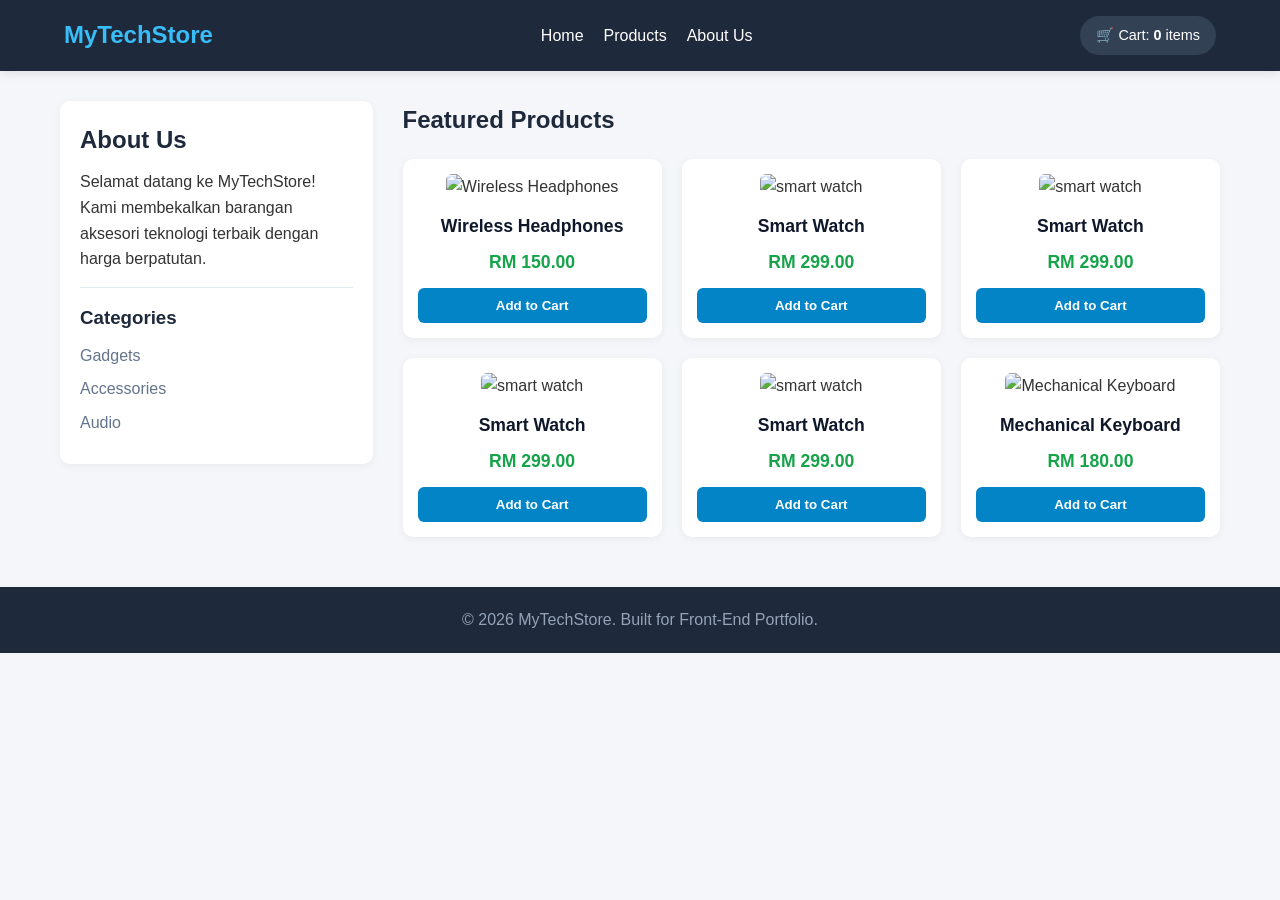
==== index.html @ db078978 "Add files via upload" ====
<!DOCTYPE html>
<html lang="en">
<head>
    <meta charset="UTF-8">
    <meta name="viewport" content="width=device-width, initial-scale=1.0">
    <title>My Tech Store | E-Commerce</title>
    <link rel="stylesheet" href="home.css">
</head>
<body>

    <header>
        <div class="logo">
            <h1>MyTechStore</h1>
        </div>
        <nav>
            <ul>
                <li><a href="#home">Home</a></li>
                <li><a href="#products">Products</a></li>
                <li><a href="#about">About Us</a></li>
            </ul>
        </nav>
        <div class="cart-status">
            <span>🛒 Cart: <strong id="cart-count">0</strong> items</span>
        </div>
    </header>

    <main class="container">
        
        <aside class="sidebar" id="about">
            <h2>About Us</h2>
            <p>Selamat datang ke MyTechStore! Kami membekalkan barangan aksesori teknologi terbaik dengan harga berpatutan.</p>
            
            <hr>
            
            <h3>Categories</h3>
            <ul>
                <li><a href="#">Gadgets</a></li>
                <li><a href="#">Accessories</a></li>
                <li><a href="#">Audio</a></li>
            </ul>
        </aside>

        <section class="product-section" id="products">
            <h2>Featured Products</h2>
            
            <div class="product-grid">
                <article class="product-card">
                    <img src="<img src="Arbok-Primary-Black-1" alt="Wireless Headphones">
                    <h3>Wireless Headphones</h3>
                    <p class="price">RM 150.00</p>
                    <button class="btn-add">Add to Cart</button>
                </article>

                <article class="product-card">
                    <img src="https://my.nothing.tech/products/headphone-1" alt="smart watch">
                    <h3>Smart Watch</h3>
                    <p class="price">RM 299.00</p>
                    <button class="btn-add">Add to Cart</button>
                </article>

                <article class="product-card">
                    <img src="https://my.nothing.tech/products/headphone-1" alt="smart watch">
                    <h3>Smart Watch</h3>
                    <p class="price">RM 299.00</p>
                    <button class="btn-add">Add to Cart</button>
                </article>

                <article class="product-card">
                    <img src="https://my.nothing.tech/products/headphone-1" alt="smart watch">
                    <h3>Smart Watch</h3>
                    <p class="price">RM 299.00</p>
                    <button class="btn-add">Add to Cart</button>
                </article>

                <article class="product-card">
                    <img src="https://my.nothing.tech/products/headphone-1" alt="smart watch">
                    <h3>Smart Watch</h3>
                    <p class="price">RM 299.00</p>
                    <button class="btn-add">Add to Cart</button>
                </article>

                <article class="product-card">
                    <img src="https://via.placeholder.com/200" alt="Mechanical Keyboard">
                    <h3>Mechanical Keyboard</h3>
                    <p class="price">RM 180.00</p>
                    <button class="btn-add">Add to Cart</button>
                </article>
            </div>
        </section>

    </main>

    <!-- CART MODAL / POPUP -->
<div id="cart-modal" class="modal">
    <div class="modal-content">
        <span class="close-btn" id="close-cart">&times;</span>
        <h2>Senarai Barang Dalam Cart</h2>
        <ul id="cart-items-list">
            <!-- Barang akan dimasukkan secara dinamik guna JS -->
        </ul>
        <hr>
        <p class="cart-total">Total: <strong>RM <span id="cart-total-price">0.00</span></strong></p>
    </div>
</div>

    <footer>
        <p>&copy; 2026 MyTechStore. Built for Front-End Portfolio.</p>
    </footer>

     <!-- Sambungkan fail JS di sini -->
    <script src="script.js"></script

</body>
</html>
---- home.css ----
/* ==========================================
   1. RESET & VARIABLES
   ========================================== */
* {
    margin: 0;
    padding: 0;
    box-sizing: border-box;
}

body {
    font-family: 'Segoe UI', Tahoma, Geneva, Verdana, sans-serif;
    background-color: #f4f6f9;
    color: #333;
    line-height: 1.6;
}

/* ==========================================
   2. HEADER & NAVIGATION
   ========================================== */
header {
    background-color: #1e293b;
    color: #ffffff;
    display: flex;
    justify-content: space-between;
    align-items: center;
    padding: 1rem 5%;
    position: sticky;
    top: 0;
    z-index: 100;
    box-shadow: 0 2px 10px rgba(0, 0, 0, 0.1);
}

.logo h1 {
    font-size: 1.5rem;
    color: #38bdf8;
}

nav ul {
    display: flex;
    list-style: none;
    gap: 20px;
}

nav ul li a {
    color: #ffffff;
    text-decoration: none;
    font-weight: 500;
    transition: color 0.3s;
}

nav ul li a:hover {
    color: #38bdf8;
}

.cart-status {
    background-color: #334155;
    padding: 8px 16px;
    border-radius: 20px;
    font-size: 0.9rem;
    transition: background-color 0.2s;
}

.cart-status:hover {
    background-color: #475569;
}

/* ==========================================
   3. MAIN LAYOUT (FLEXBOX)
   ========================================== */
.container {
    display: flex;
    max-width: 1200px;
    margin: 30px auto;
    padding: 0 20px;
    gap: 30px;
}

/* Sidebar (Kiri) */
.sidebar {
    flex: 1;
    background-color: #ffffff;
    padding: 20px;
    border-radius: 10px;
    height: fit-content;
    box-shadow: 0 2px 8px rgba(0, 0, 0, 0.05);
}

.sidebar h2, .sidebar h3 {
    margin-bottom: 10px;
    color: #1e293b;
}

.sidebar hr {
    margin: 15px 0;
    border: 0;
    border-top: 1px solid #e2e8f0;
}

.sidebar ul {
    list-style: none;
}

.sidebar ul li {
    margin-bottom: 8px;
}

.sidebar ul li a {
    text-decoration: none;
    color: #64748b;
}

.sidebar ul li a:hover {
    color: #0284c7;
}

/* Product Section (Kanan) */
.product-section {
    flex: 3;
}

.product-section h2 {
    margin-bottom: 20px;
    color: #1e293b;
}

/* ==========================================
   4. PRODUCT GRID & CARDS
   ========================================== */
.product-grid {
    display: grid;
    grid-template-columns: repeat(auto-fill, minmax(220px, 1fr));
    gap: 20px;
}

.product-card {
    background-color: #ffffff;
    border-radius: 10px;
    padding: 15px;
    text-align: center;
    box-shadow: 0 2px 8px rgba(0, 0, 0, 0.05);
    transition: transform 0.2s, box-shadow 0.2s;
}

.product-card:hover {
    transform: translateY(-5px);
    box-shadow: 0 8px 15px rgba(0, 0, 0, 0.1);
}

.product-card img {
    width: 100%;
    height: 160px;
    object-fit: cover;
    border-radius: 6px;
    margin-bottom: 12px;
}

.product-card h3 {
    font-size: 1.1rem;
    margin-bottom: 8px;
    color: #0f172a;
}

.product-card .price {
    font-size: 1.1rem;
    font-weight: bold;
    color: #16a34a;
    margin-bottom: 12px;
}

.btn-add {
    background-color: #0284c7;
    color: white;
    border: none;
    padding: 10px 18px;
    border-radius: 6px;
    cursor: pointer;
    font-weight: 600;
    width: 100%;
    transition: background-color 0.2s;
}

.btn-add:hover {
    background-color: #0369a1;
}

/* ==========================================
   5. CART MODAL STYLES
   ========================================== */
.modal {
    display: none;
    position: fixed;
    top: 0;
    left: 0;
    width: 100%;
    height: 100%;
    background-color: rgba(0, 0, 0, 0.5);
    z-index: 1000;
    justify-content: center;
    align-items: center;
}

.modal-content {
    background-color: #fff;
    padding: 25px;
    border-radius: 10px;
    width: 90%;
    max-width: 400px;
    position: relative;
    box-shadow: 0 4px 15px rgba(0,0,0,0.2);
}

.close-btn {
    position: absolute;
    top: 10px;
    right: 15px;
    font-size: 24px;
    cursor: pointer;
    color: #666;
}

#cart-items-list {
    list-style: none;
    margin: 15px 0;
    max-height: 200px;
    overflow-y: auto;
}

#cart-items-list li {
    display: flex;
    justify-content: space-between;
    padding: 8px 0;
    border-bottom: 1px solid #eee;
}

.cart-total {
    text-align: right;
    font-size: 1.1rem;
    margin-top: 10px;
}

/* ==========================================
   6. FOOTER
   ========================================== */
footer {
    background-color: #1e293b;
    color: #94a3b8;
    text-align: center;
    padding: 20px;
    margin-top: 50px;
}
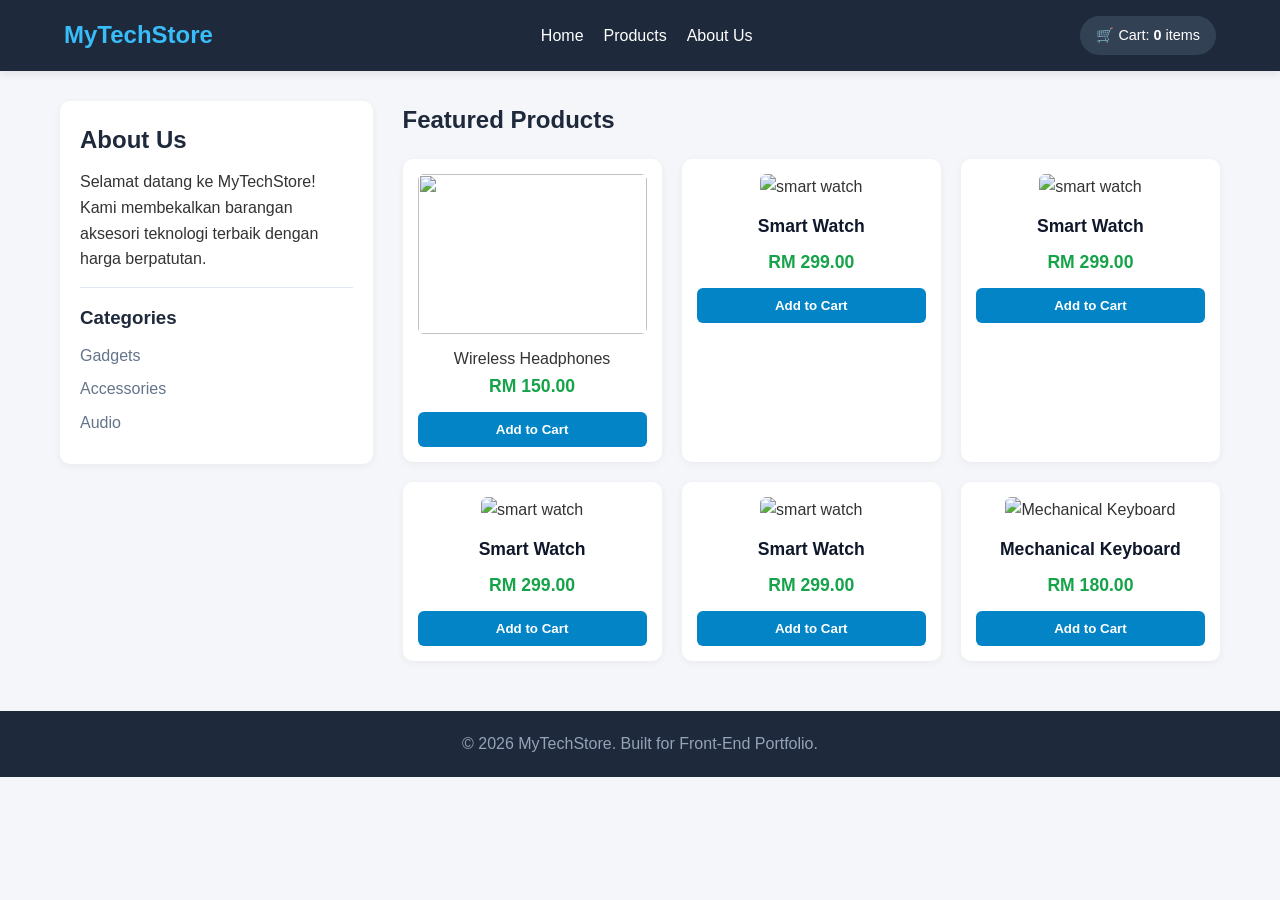
==== commit 119e5cbe: "Update index.html" ====
--- a/index.html
+++ b/index.html
@@ -45,7 +45,7 @@
             
             <div class="product-grid">
                 <article class="product-card">
-                    <img src="<img src="Arbok-Primary-Black-1" alt="Wireless Headphones">
+                    <img src=[https://images.unsplash.com/photo-1505740420928-5e560c06d30e?w=500](https://images.unsplash.com/photo-1505740420928-5e560c06d30e?w=500)
                     <h3>Wireless Headphones</h3>
                     <p class="price">RM 150.00</p>
                     <button class="btn-add">Add to Cart</button>
@@ -111,4 +111,4 @@
     <script src="script.js"></script
 
 </body>
-</html>+</html>
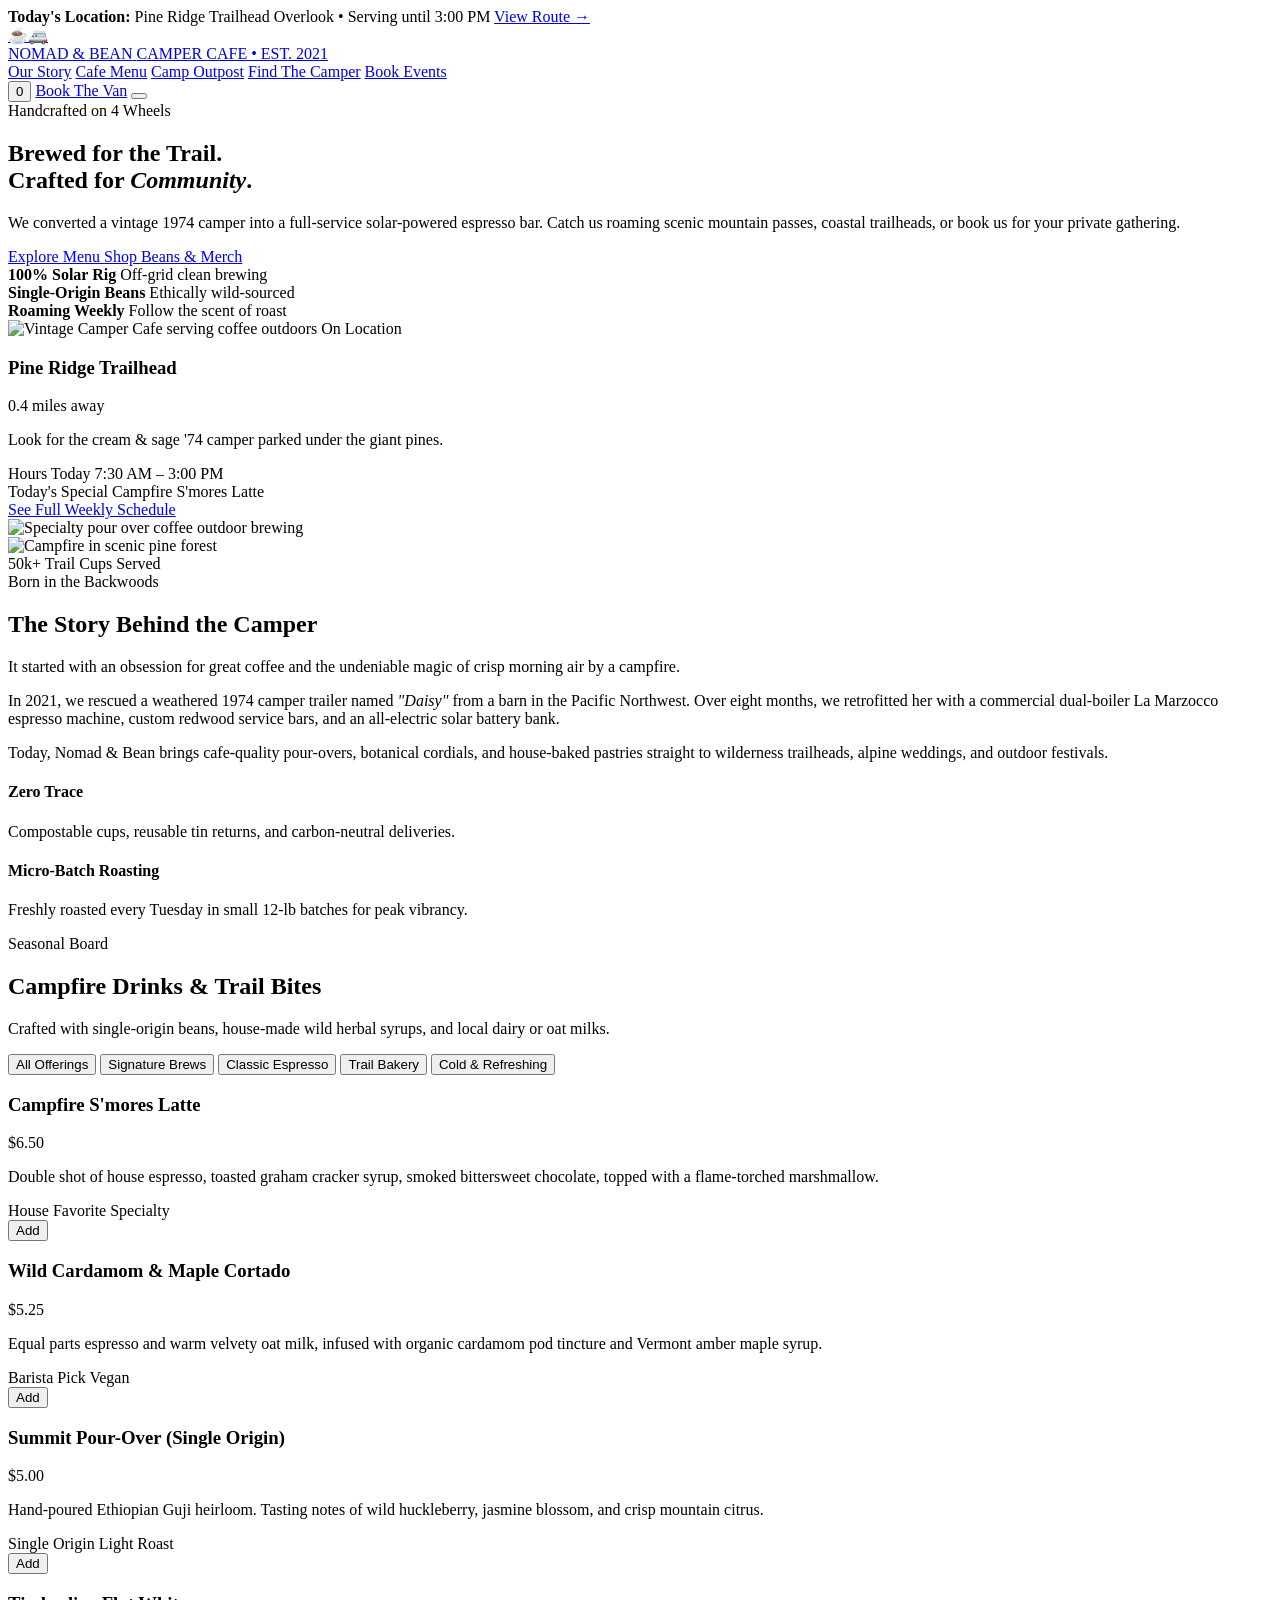
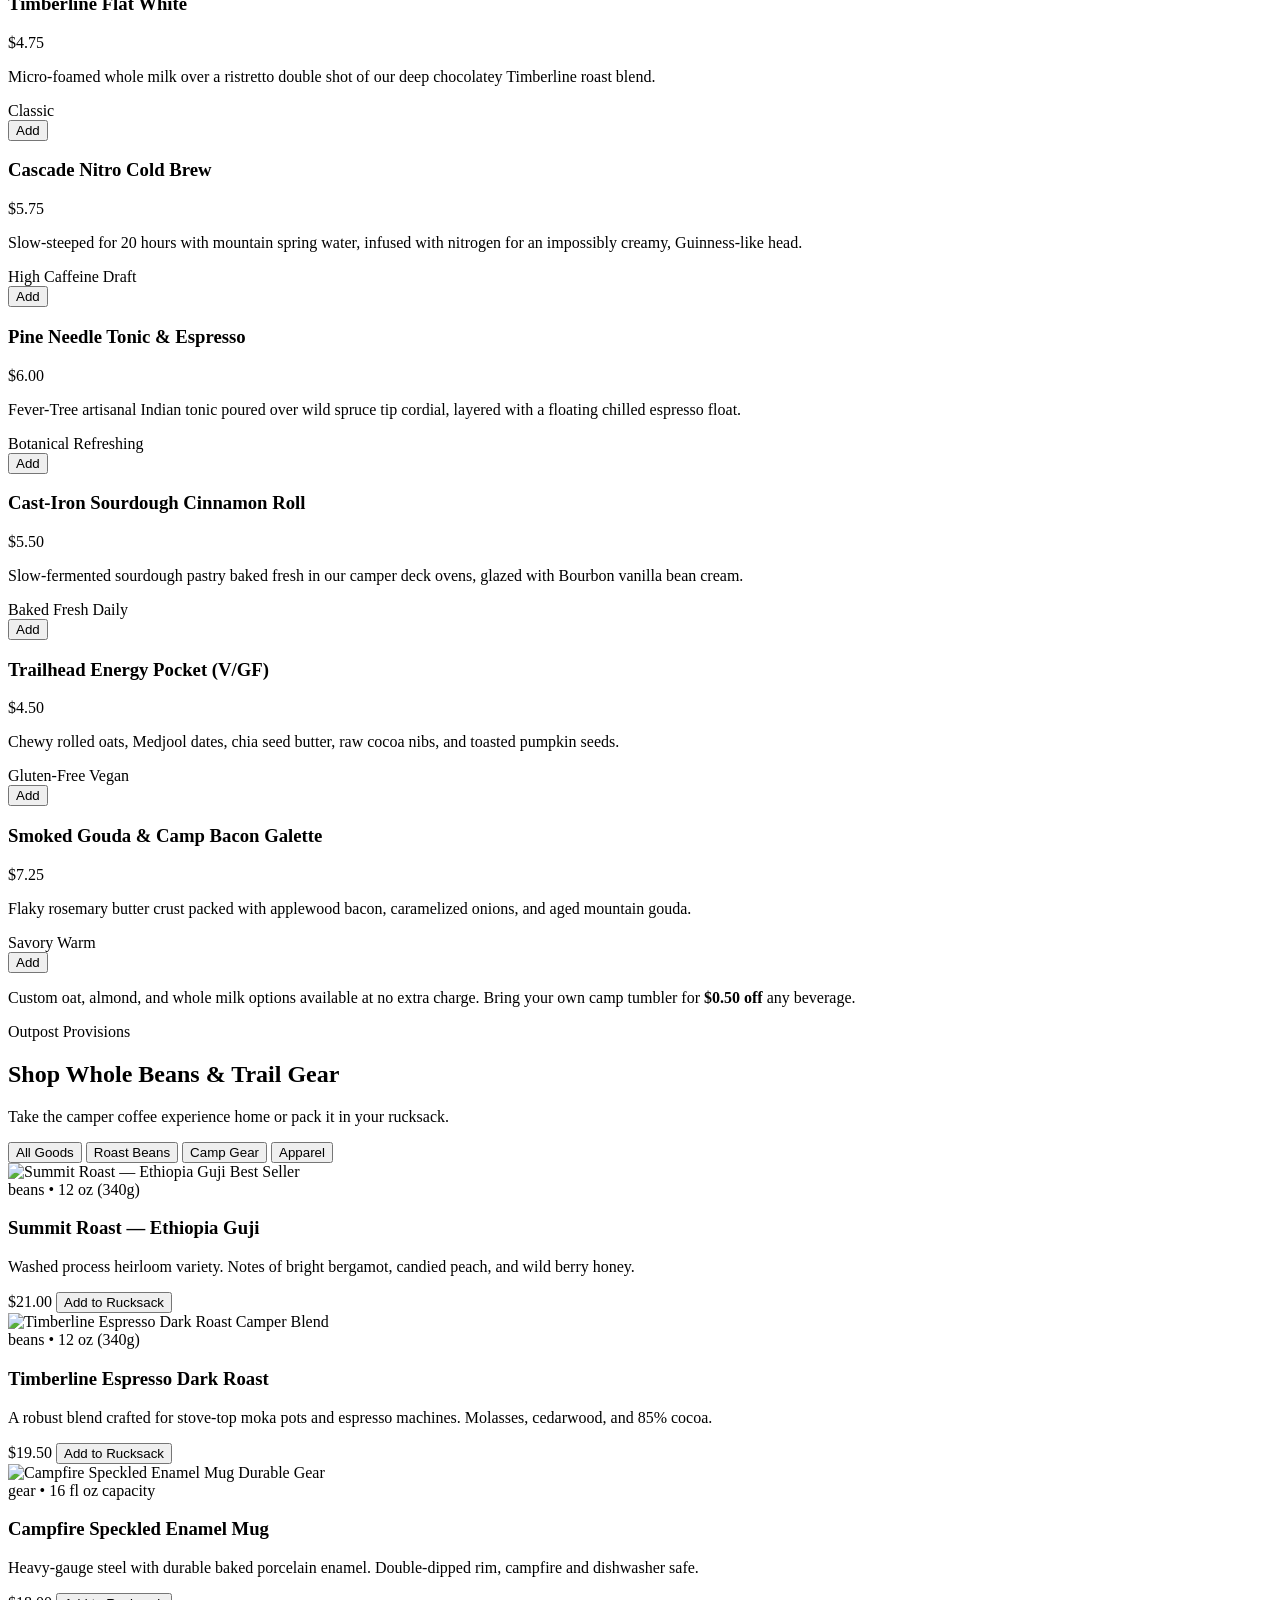
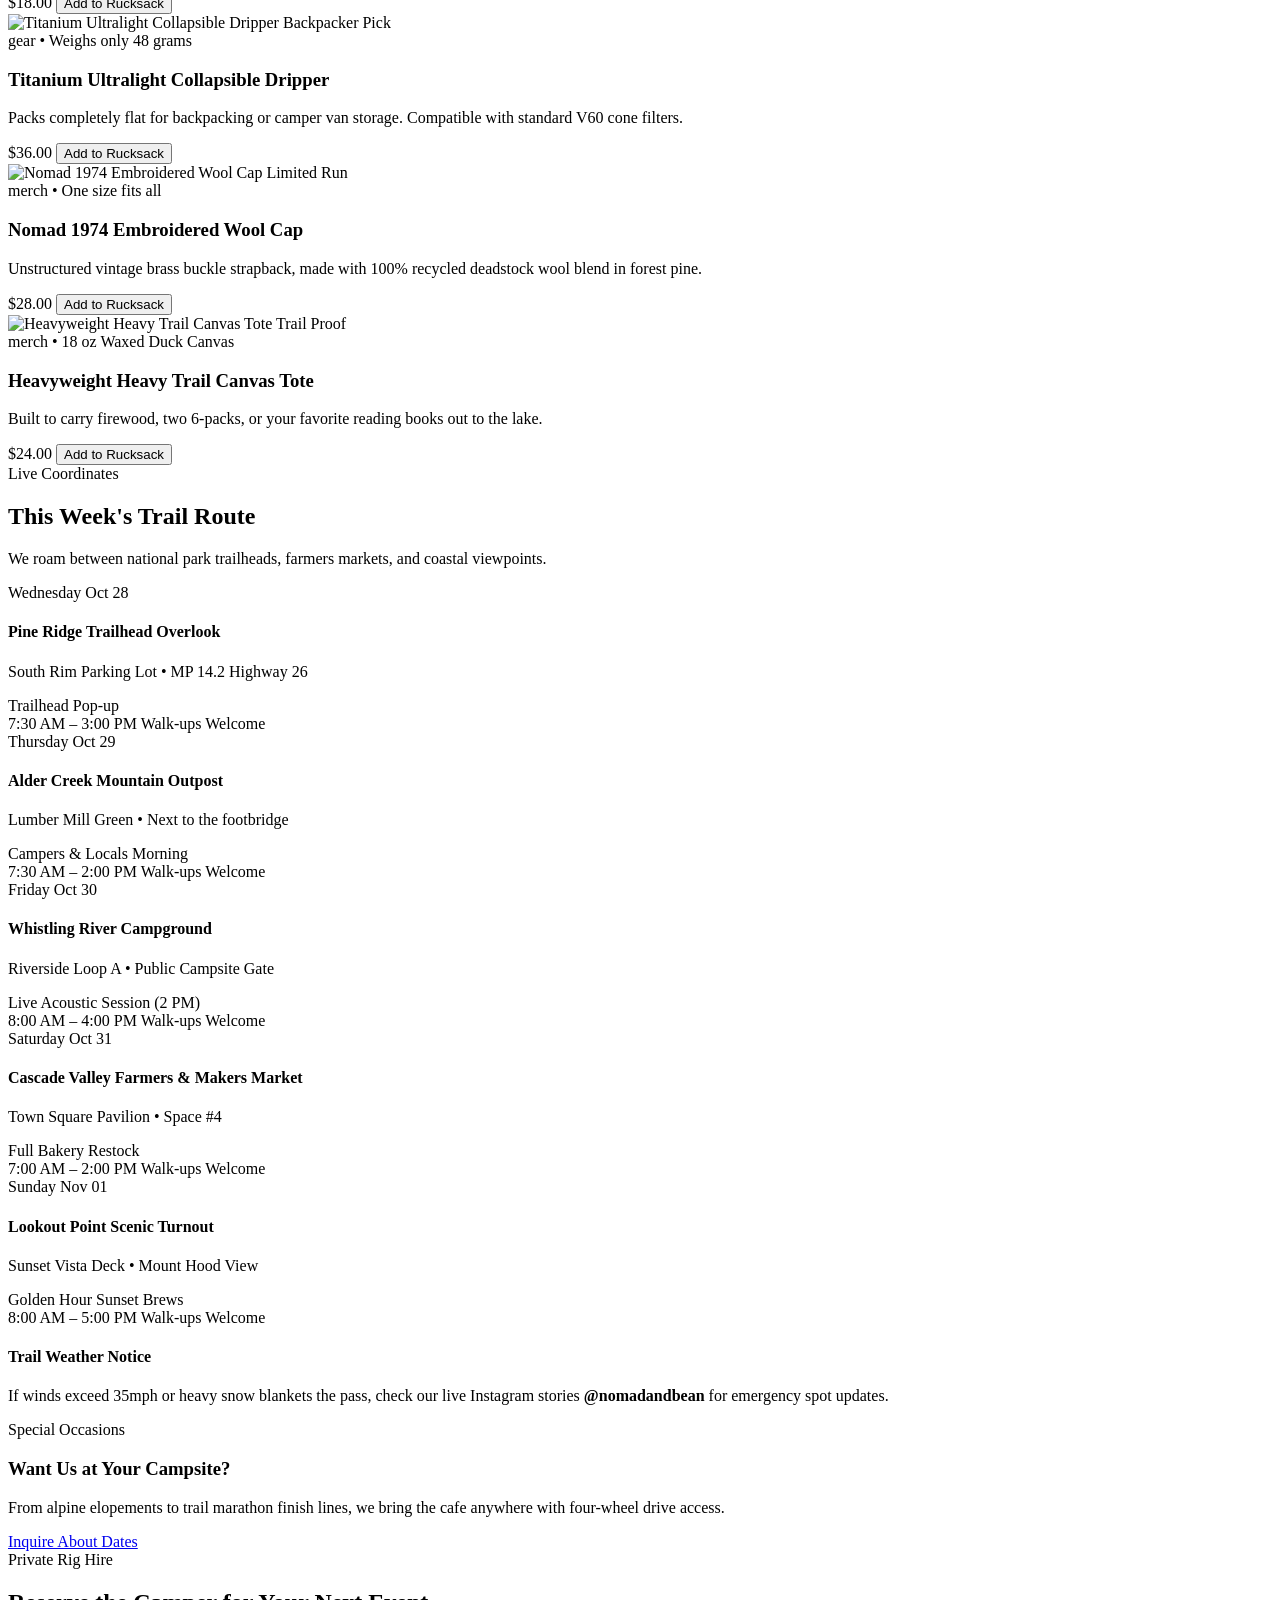
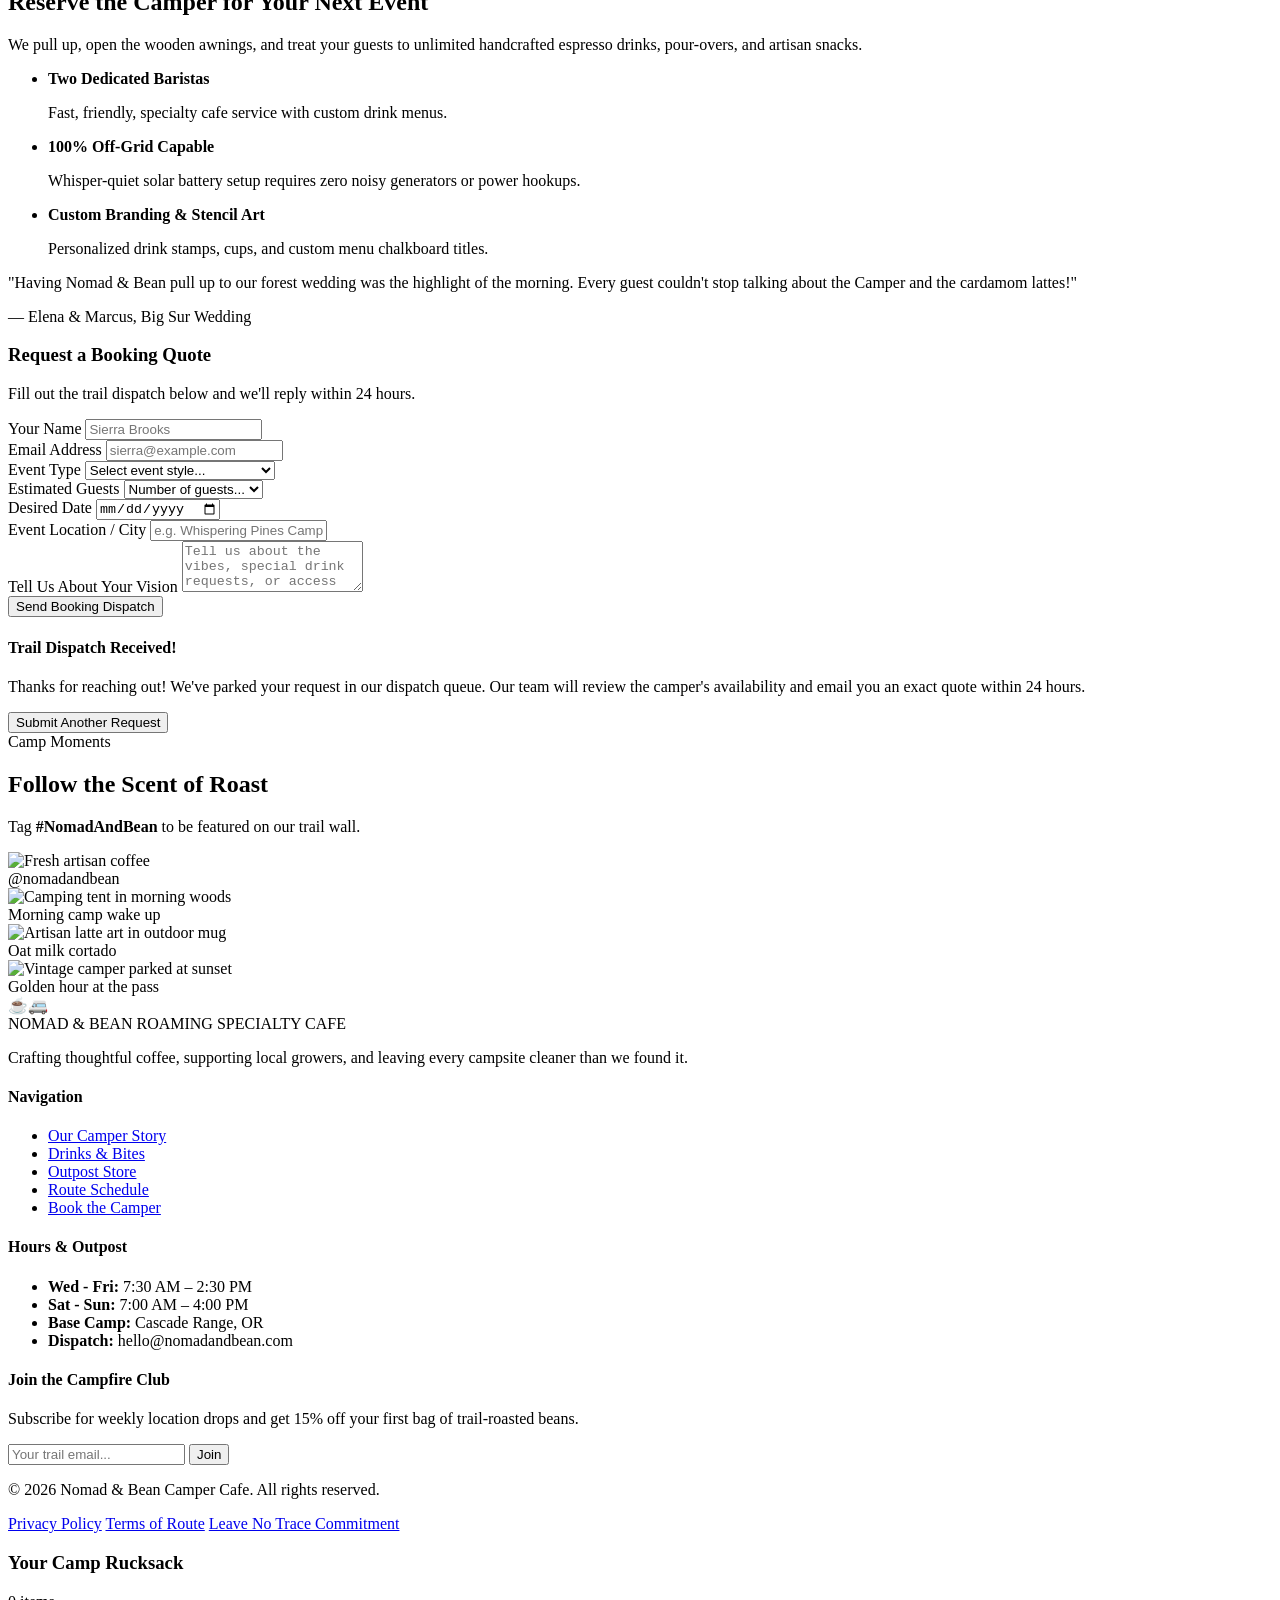
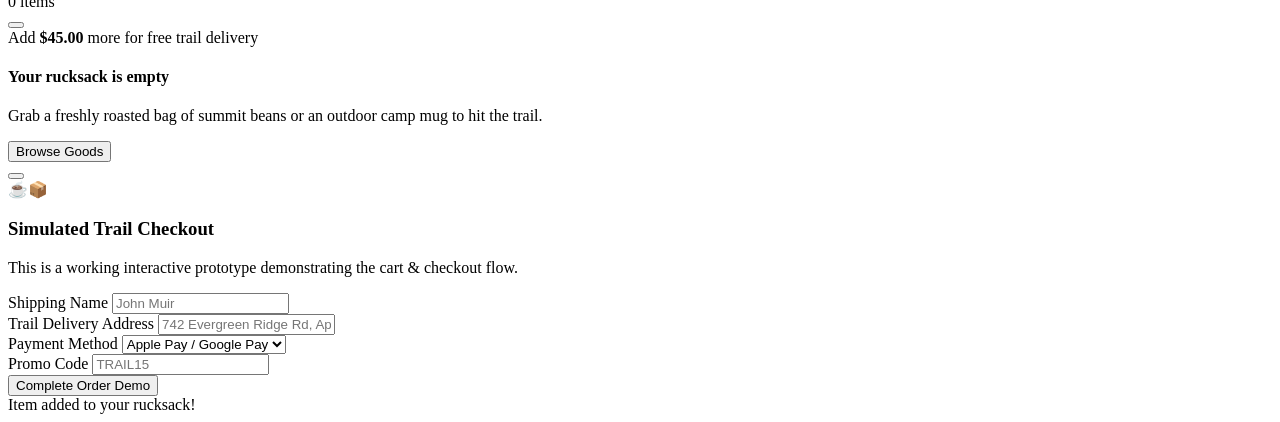
==== commit 668d9866: "Add files via upload" ====
--- a/index.html
+++ b/index.html
@@ -1,114 +1,610 @@
-<!DOCTYPE html>
-<html lang="en">
-<head>
-    <meta charset="UTF-8">
-    <meta name="viewport" content="width=device-width, initial-scale=1.0">
-    <title>My Tech Store | E-Commerce</title>
-    <link rel="stylesheet" href="home.css">
-</head>
-<body>
-
-    <header>
-        <div class="logo">
-            <h1>MyTechStore</h1>
-        </div>
-        <nav>
-            <ul>
-                <li><a href="#home">Home</a></li>
-                <li><a href="#products">Products</a></li>
-                <li><a href="#about">About Us</a></li>
-            </ul>
-        </nav>
-        <div class="cart-status">
-            <span>🛒 Cart: <strong id="cart-count">0</strong> items</span>
-        </div>
-    </header>
-
-    <main class="container">
-        
-        <aside class="sidebar" id="about">
-            <h2>About Us</h2>
-            <p>Selamat datang ke MyTechStore! Kami membekalkan barangan aksesori teknologi terbaik dengan harga berpatutan.</p>
-            
-            <hr>
-            
-            <h3>Categories</h3>
-            <ul>
-                <li><a href="#">Gadgets</a></li>
-                <li><a href="#">Accessories</a></li>
-                <li><a href="#">Audio</a></li>
-            </ul>
-        </aside>
-
-        <section class="product-section" id="products">
-            <h2>Featured Products</h2>
-            
-            <div class="product-grid">
-                <article class="product-card">
-                    <img src=[https://images.unsplash.com/photo-1505740420928-5e560c06d30e?w=500](https://images.unsplash.com/photo-1505740420928-5e560c06d30e?w=500)
-                    <h3>Wireless Headphones</h3>
-                    <p class="price">RM 150.00</p>
-                    <button class="btn-add">Add to Cart</button>
-                </article>
-
-                <article class="product-card">
-                    <img src="https://my.nothing.tech/products/headphone-1" alt="smart watch">
-                    <h3>Smart Watch</h3>
-                    <p class="price">RM 299.00</p>
-                    <button class="btn-add">Add to Cart</button>
-                </article>
-
-                <article class="product-card">
-                    <img src="https://my.nothing.tech/products/headphone-1" alt="smart watch">
-                    <h3>Smart Watch</h3>
-                    <p class="price">RM 299.00</p>
-                    <button class="btn-add">Add to Cart</button>
-                </article>
-
-                <article class="product-card">
-                    <img src="https://my.nothing.tech/products/headphone-1" alt="smart watch">
-                    <h3>Smart Watch</h3>
-                    <p class="price">RM 299.00</p>
-                    <button class="btn-add">Add to Cart</button>
-                </article>
-
-                <article class="product-card">
-                    <img src="https://my.nothing.tech/products/headphone-1" alt="smart watch">
-                    <h3>Smart Watch</h3>
-                    <p class="price">RM 299.00</p>
-                    <button class="btn-add">Add to Cart</button>
-                </article>
-
-                <article class="product-card">
-                    <img src="https://via.placeholder.com/200" alt="Mechanical Keyboard">
-                    <h3>Mechanical Keyboard</h3>
-                    <p class="price">RM 180.00</p>
-                    <button class="btn-add">Add to Cart</button>
-                </article>
-            </div>
-        </section>
-
-    </main>
-
-    <!-- CART MODAL / POPUP -->
-<div id="cart-modal" class="modal">
-    <div class="modal-content">
-        <span class="close-btn" id="close-cart">&times;</span>
-        <h2>Senarai Barang Dalam Cart</h2>
-        <ul id="cart-items-list">
-            <!-- Barang akan dimasukkan secara dinamik guna JS -->
-        </ul>
-        <hr>
-        <p class="cart-total">Total: <strong>RM <span id="cart-total-price">0.00</span></strong></p>
-    </div>
-</div>
-
-    <footer>
-        <p>&copy; 2026 MyTechStore. Built for Front-End Portfolio.</p>
-    </footer>
-
-     <!-- Sambungkan fail JS di sini -->
-    <script src="script.js"></script
-
-</body>
-</html>
+<!DOCTYPE html>
+<html lang="en">
+<head>
+  <meta charset="UTF-8">
+  <meta name="viewport" content="width=device-width, initial-scale=1.0">
+  <title>Camper Cafe — Mobile Camper Cafe & Trail Outpost</title>
+  <meta name="description" content="A vintage 1974 camper turned specialty coffee bar and outdoor supply outpost. Specialty coffee, trail bakery, camp gear, and private event bookings.">
+  
+  <!-- Google Fonts -->
+  <link rel="preconnect" href="https://fonts.googleapis.com">
+  <link rel="preconnect" href="https://fonts.gstatic.com" crossorigin>
+  <link href="https://fonts.googleapis.com/css2?family=Outfit:wght@300;400;500;600;700&family=Playfair+Display:ital,wght@0,500;0,700;1,400;1,600&display=swap" rel="stylesheet">
+  
+  <!-- Lucide Icons -->
+  <script src="https://unpkg.com/lucide@latest"></script>
+  
+  <link rel="stylesheet" href="css/styles.css">
+</head>
+<body>
+
+  <!-- Top Announcement Bar -->
+  <div class="announcement-bar">
+    <div class="announcement-content">
+      <span class="live-pulse"></span>
+      <span class="announcement-text"><strong>Today's Location:</strong> Pine Ridge Trailhead Overlook • Serving until 3:00 PM</span>
+      <a href="#schedule" class="announcement-link">View Route &rarr;</a>
+    </div>
+  </div>
+
+  <!-- Main Navigation -->
+  <header class="header" id="navbar">
+    <div class="nav-container">
+      <a href="#" class="brand-logo">
+        <span class="logo-icon">☕🚐</span>
+        <div class="logo-text">
+          <span class="brand-title">NOMAD &amp; BEAN</span>
+          <span class="brand-tag">CAMPER CAFE &bull; EST. 2021</span>
+        </div>
+      </a>
+
+      <nav class="nav-menu" id="navMenu">
+        <a href="#about" class="nav-link">Our Story</a>
+        <a href="#menu" class="nav-link">Cafe Menu</a>
+        <a href="#shop" class="nav-link">Camp Outpost</a>
+        <a href="#schedule" class="nav-link">Find The Camper</a>
+        <a href="#booking" class="nav-link">Book Events</a>
+      </nav>
+
+      <div class="nav-actions">
+        <button class="cart-btn" id="openCartBtn" aria-label="Open Shopping Cart">
+          <i data-lucide="shopping-bag"></i>
+          <span class="cart-count" id="cartCount">0</span>
+        </button>
+        <a href="#booking" class="btn btn-primary btn-sm nav-cta">Book The Van</a>
+        <button class="mobile-toggle" id="mobileToggle" aria-label="Toggle navigation">
+          <i data-lucide="menu"></i>
+        </button>
+      </div>
+    </div>
+  </header>
+
+
+  <!-- Hero Section -->
+  <section class="hero" id="home">
+    <div class="hero-overlay"></div>
+    <div class="hero-container">
+      <div class="hero-content">
+        <div class="hero-badge">
+          <i data-lucide="compass"></i>
+          <span>Handcrafted on 4 Wheels</span>
+        </div>
+        <h1 class="hero-title">Brewed for the Trail.<br>Crafted for <em>Community</em>.</h1>
+        <p class="hero-desc">
+          We converted a vintage 1974 camper into a full-service solar-powered espresso bar. Catch us roaming scenic mountain passes, coastal trailheads, or book us for your private gathering.
+        </p>
+
+        <div class="hero-cta-group">
+          <a href="#menu" class="btn btn-primary btn-lg">
+            <i data-lucide="coffee"></i>
+            <span>Explore Menu</span>
+          </a>
+          <a href="#shop" class="btn btn-outline btn-lg">
+            <i data-lucide="package"></i>
+            <span>Shop Beans &amp; Merch</span>
+          </a>
+        </div>
+
+        <div class="hero-features">
+          <div class="feature-item">
+            <div class="feature-icon"><i data-lucide="sun"></i></div>
+            <div class="feature-text">
+              <strong>100% Solar Rig</strong>
+              <span>Off-grid clean brewing</span>
+            </div>
+          </div>
+          <div class="feature-item">
+            <div class="feature-icon"><i data-lucide="sparkles"></i></div>
+            <div class="feature-text">
+              <strong>Single-Origin Beans</strong>
+              <span>Ethically wild-sourced</span>
+            </div>
+          </div>
+          <div class="feature-item">
+            <div class="feature-icon"><i data-lucide="map-pin"></i></div>
+            <div class="feature-text">
+              <strong>Roaming Weekly</strong>
+              <span>Follow the scent of roast</span>
+            </div>
+          </div>
+        </div>
+      </div>
+
+      <div class="hero-card">
+        <div class="hero-card-image">
+          <img src="https://images.unsplash.com/photo-1527661591475-527312dd65f5?auto=format&fit=crop&w=900&q=80" alt="Vintage Camper Cafe serving coffee outdoors">
+          <span class="hero-card-status">
+            <span class="pulse-dot"></span> On Location
+          </span>
+        </div>
+        <div class="hero-card-body">
+          <div class="hero-location-header">
+            <h3>Pine Ridge Trailhead</h3>
+            <span class="dist-badge">0.4 miles away</span>
+          </div>
+          <p class="hero-location-sub">Look for the cream &amp; sage '74 camper parked under the giant pines.</p>
+          <div class="hero-status-details">
+            <div class="stat">
+              <span class="label">Hours Today</span>
+              <span class="val">7:30 AM – 3:00 PM</span>
+            </div>
+            <div class="stat">
+              <span class="label">Today's Special</span>
+              <span class="val">Campfire S'mores Latte</span>
+            </div>
+          </div>
+          <a href="#schedule" class="btn btn-secondary btn-block">See Full Weekly Schedule</a>
+        </div>
+      </div>
+    </div>
+  </section>
+
+  <!-- About / Story Section -->
+  <section class="section about-section" id="about">
+    <div class="container">
+      <div class="about-grid">
+        <div class="about-images">
+          <div class="img-wrapper main-img">
+            <img src="https://images.unsplash.com/photo-1517256064527-09c73fc73e38?auto=format&fit=crop&w=800&q=80" alt="Specialty pour over coffee outdoor brewing">
+          </div>
+          <div class="img-wrapper floating-img">
+            <img src="https://images.unsplash.com/photo-1506744038136-46273834b3fb?auto=format&fit=crop&w=600&q=80" alt="Campfire in scenic pine forest">
+          </div>
+          <div class="experience-badge">
+            <span class="badge-num">50k+</span>
+            <span class="badge-lbl">Trail Cups Served</span>
+          </div>
+        </div>
+
+        <div class="about-content">
+          <div class="section-tag">
+            <i data-lucide="heart"></i>
+            <span>Born in the Backwoods</span>
+          </div>
+          <h2 class="section-title">The Story Behind the Camper</h2>
+          <p class="lead-text">
+            It started with an obsession for great coffee and the undeniable magic of crisp morning air by a campfire.
+          </p>
+          <p>
+            In 2021, we rescued a weathered 1974 camper trailer named <em>"Daisy"</em> from a barn in the Pacific Northwest. Over eight months, we retrofitted her with a commercial dual-boiler La Marzocco espresso machine, custom redwood service bars, and an all-electric solar battery bank.
+          </p>
+          <p>
+            Today, Nomad &amp; Bean brings cafe-quality pour-overs, botanical cordials, and house-baked pastries straight to wilderness trailheads, alpine weddings, and outdoor festivals.
+          </p>
+
+          <div class="values-grid">
+            <div class="value-card">
+              <i data-lucide="feather" class="val-icon"></i>
+              <h4>Zero Trace</h4>
+              <p>Compostable cups, reusable tin returns, and carbon-neutral deliveries.</p>
+            </div>
+            <div class="value-card">
+              <i data-lucide="flame" class="val-icon"></i>
+              <h4>Micro-Batch Roasting</h4>
+              <p>Freshly roasted every Tuesday in small 12-lb batches for peak vibrancy.</p>
+            </div>
+          </div>
+        </div>
+      </div>
+    </div>
+  </section>
+
+  <!-- Interactive Cafe Menu Section -->
+  <section class="section menu-section" id="menu">
+    <div class="container">
+      <div class="section-header text-center">
+        <div class="section-tag">
+          <i data-lucide="coffee"></i>
+          <span>Seasonal Board</span>
+        </div>
+        <h2 class="section-title">Campfire Drinks &amp; Trail Bites</h2>
+        <p class="section-subtitle">Crafted with single-origin beans, house-made wild herbal syrups, and local dairy or oat milks.</p>
+      </div>
+
+      <!-- Menu Category Filters -->
+      <div class="filter-pills" id="menuFilters">
+        <button class="pill active" data-category="all">All Offerings</button>
+        <button class="pill" data-category="signature">Signature Brews</button>
+        <button class="pill" data-category="espresso">Classic Espresso</button>
+        <button class="pill" data-category="bakery">Trail Bakery</button>
+        <button class="pill" data-category="cold">Cold &amp; Refreshing</button>
+      </div>
+
+      <!-- Menu Grid -->
+      <div class="menu-grid" id="menuGrid">
+        <!-- Rendered dynamically by app.js -->
+      </div>
+
+      <div class="menu-footer-note">
+        <p><i data-lucide="info"></i> Custom oat, almond, and whole milk options available at no extra charge. Bring your own camp tumbler for <strong>$0.50 off</strong> any beverage.</p>
+      </div>
+    </div>
+  </section>
+
+  <!-- Online Shop Section (Beans & Camp Goods) -->
+  <section class="section shop-section" id="shop">
+    <div class="container">
+      <div class="section-header-inline">
+        <div>
+          <div class="section-tag">
+            <i data-lucide="compass"></i>
+            <span>Outpost Provisions</span>
+          </div>
+          <h2 class="section-title">Shop Whole Beans &amp; Trail Gear</h2>
+          <p class="section-subtitle">Take the camper coffee experience home or pack it in your rucksack.</p>
+        </div>
+
+        <div class="shop-filter-pills" id="shopFilters">
+          <button class="pill active" data-shop="all">All Goods</button>
+          <button class="pill" data-shop="beans">Roast Beans</button>
+          <button class="pill" data-shop="gear">Camp Gear</button>
+          <button class="pill" data-shop="merch">Apparel</button>
+        </div>
+      </div>
+
+      <!-- Products Grid -->
+      <div class="shop-grid" id="shopGrid">
+        <!-- Rendered dynamically by app.js -->
+      </div>
+    </div>
+  </section>
+
+  <!-- Schedule / Find the Camper Section -->
+  <section class="section schedule-section" id="schedule">
+    <div class="container">
+      <div class="section-header text-center">
+        <div class="section-tag">
+          <i data-lucide="map"></i>
+          <span>Live Coordinates</span>
+        </div>
+        <h2 class="section-title">This Week's Trail Route</h2>
+        <p class="section-subtitle">We roam between national park trailheads, farmers markets, and coastal viewpoints.</p>
+      </div>
+
+      <div class="schedule-container">
+        <div class="schedule-card-list" id="scheduleList">
+          <!-- Rendered dynamically by app.js -->
+        </div>
+
+        <div class="schedule-sidebar">
+          <div class="weather-alert-box">
+            <div class="alert-icon"><i data-lucide="cloud-sun"></i></div>
+            <div>
+              <h4>Trail Weather Notice</h4>
+              <p>If winds exceed 35mph or heavy snow blankets the pass, check our live Instagram stories <strong>@nomadandbean</strong> for emergency spot updates.</p>
+            </div>
+          </div>
+
+          <div class="catering-cta-card">
+            <div class="card-camper-tag">Special Occasions</div>
+            <h3>Want Us at Your Campsite?</h3>
+            <p>From alpine elopements to trail marathon finish lines, we bring the cafe anywhere with four-wheel drive access.</p>
+            <a href="#booking" class="btn btn-primary btn-block">Inquire About Dates</a>
+          </div>
+        </div>
+      </div>
+    </div>
+  </section>
+
+  <!-- Event Booking Section -->
+  <section class="section booking-section" id="booking">
+    <div class="container">
+      <div class="booking-wrapper">
+        <div class="booking-info">
+          <div class="section-tag light">
+            <i data-lucide="calendar"></i>
+            <span>Private Rig Hire</span>
+          </div>
+          <h2 class="booking-heading">Reserve the Camper for Your Next Event</h2>
+          <p class="booking-desc">
+            We pull up, open the wooden awnings, and treat your guests to unlimited handcrafted espresso drinks, pour-overs, and artisan snacks.
+          </p>
+
+          <ul class="booking-perks">
+            <li>
+              <div class="perk-icon"><i data-lucide="check-circle-2"></i></div>
+              <div>
+                <strong>Two Dedicated Baristas</strong>
+                <p>Fast, friendly, specialty cafe service with custom drink menus.</p>
+              </div>
+            </li>
+            <li>
+              <div class="perk-icon"><i data-lucide="check-circle-2"></i></div>
+              <div>
+                <strong>100% Off-Grid Capable</strong>
+                <p>Whisper-quiet solar battery setup requires zero noisy generators or power hookups.</p>
+              </div>
+            </li>
+            <li>
+              <div class="perk-icon"><i data-lucide="check-circle-2"></i></div>
+              <div>
+                <strong>Custom Branding &amp; Stencil Art</strong>
+                <p>Personalized drink stamps, cups, and custom menu chalkboard titles.</p>
+              </div>
+            </li>
+          </ul>
+
+          <div class="booking-testimonial">
+            <p>"Having Nomad &amp; Bean pull up to our forest wedding was the highlight of the morning. Every guest couldn't stop talking about the Camper and the cardamom lattes!"</p>
+            <div class="author">&mdash; Elena &amp; Marcus, Big Sur Wedding</div>
+          </div>
+        </div>
+
+        <div class="booking-form-card">
+          <h3>Request a Booking Quote</h3>
+          <p class="form-sub">Fill out the trail dispatch below and we'll reply within 24 hours.</p>
+
+          <form id="bookingForm" class="booking-form">
+            <div class="form-row">
+              <div class="form-group">
+                <label for="bookName">Your Name</label>
+                <input type="text" id="bookName" name="name" placeholder="Sierra Brooks" required>
+              </div>
+              <div class="form-group">
+                <label for="bookEmail">Email Address</label>
+                <input type="email" id="bookEmail" name="email" placeholder="sierra@example.com" required>
+              </div>
+            </div>
+
+            <div class="form-row">
+              <div class="form-group">
+                <label for="eventType">Event Type</label>
+                <select id="eventType" name="eventType" required>
+                  <option value="" disabled selected>Select event style...</option>
+                  <option value="Wedding / Elopement">Wedding / Elopement</option>
+                  <option value="Outdoor Festival / Gathering">Outdoor Festival / Gathering</option>
+                  <option value="Corporate Retreat">Corporate Retreat</option>
+                  <option value="Trail Run / Sporting Event">Trail Run / Sporting Event</option>
+                  <option value="Birthday / Anniversary">Private Celebration</option>
+                </select>
+              </div>
+              <div class="form-group">
+                <label for="guestCount">Estimated Guests</label>
+                <select id="guestCount" name="guestCount" required>
+                  <option value="" disabled selected>Number of guests...</option>
+                  <option value="Under 40">Under 40 guests</option>
+                  <option value="40 - 80">40 - 80 guests</option>
+                  <option value="80 - 150">80 - 150 guests</option>
+                  <option value="150+">150+ guests</option>
+                </select>
+              </div>
+            </div>
+
+            <div class="form-row">
+              <div class="form-group">
+                <label for="eventDate">Desired Date</label>
+                <input type="date" id="eventDate" name="date" required>
+              </div>
+              <div class="form-group">
+                <label for="eventLocation">Event Location / City</label>
+                <input type="text" id="eventLocation" name="location" placeholder="e.g. Whispering Pines Camp, Tahoe" required>
+              </div>
+            </div>
+
+            <div class="form-group">
+              <label for="eventNotes">Tell Us About Your Vision</label>
+              <textarea id="eventNotes" name="notes" rows="3" placeholder="Tell us about the vibes, special drink requests, or access notes for the camper trailer..."></textarea>
+            </div>
+
+            <button type="submit" class="btn btn-primary btn-block btn-lg" id="submitBookingBtn">
+              <i data-lucide="send"></i>
+              <span>Send Booking Dispatch</span>
+            </button>
+          </form>
+
+          <!-- Booking Success State (hidden by default) -->
+          <div class="booking-success" id="bookingSuccess">
+            <div class="success-icon"><i data-lucide="check-circle"></i></div>
+            <h4>Trail Dispatch Received!</h4>
+            <p>Thanks for reaching out! We've parked your request in our dispatch queue. Our team will review the camper's availability and email you an exact quote within 24 hours.</p>
+            <button class="btn btn-outline btn-sm" id="resetBookingBtn">Submit Another Request</button>
+          </div>
+        </div>
+      </div>
+    </div>
+  </section>
+
+  <!-- Photo Gallery / Instagram Vibe -->
+  <section class="section gallery-section">
+    <div class="container">
+      <div class="section-header text-center">
+        <div class="section-tag">
+          <i data-lucide="camera"></i>
+          <span>Camp Moments</span>
+        </div>
+        <h2 class="section-title">Follow the Scent of Roast</h2>
+        <p class="section-subtitle">Tag <strong>#NomadAndBean</strong> to be featured on our trail wall.</p>
+      </div>
+
+      <div class="gallery-grid">
+        <div class="gallery-card">
+          <img src="https://images.unsplash.com/photo-1514432324607-a09d9b4aefdd?auto=format&fit=crop&w=600&q=80" alt="Fresh artisan coffee">
+          <div class="gallery-overlay">
+            <i data-lucide="instagram"></i>
+            <span>@nomadandbean</span>
+          </div>
+        </div>
+        <div class="gallery-card">
+          <img src="https://images.unsplash.com/photo-1470246973918-29a93221c455?auto=format&fit=crop&w=600&q=80" alt="Camping tent in morning woods">
+          <div class="gallery-overlay">
+            <i data-lucide="instagram"></i>
+            <span>Morning camp wake up</span>
+          </div>
+        </div>
+        <div class="gallery-card">
+          <img src="https://images.unsplash.com/photo-1541167760496-1628856ab772?auto=format&fit=crop&w=600&q=80" alt="Artisan latte art in outdoor mug">
+          <div class="gallery-overlay">
+            <i data-lucide="instagram"></i>
+            <span>Oat milk cortado</span>
+          </div>
+        </div>
+        <div class="gallery-card">
+          <img src="https://images.unsplash.com/photo-1523987355523-c7b5b0dd90a7?auto=format&fit=crop&w=600&q=80" alt="Vintage camper parked at sunset">
+          <div class="gallery-overlay">
+            <i data-lucide="instagram"></i>
+            <span>Golden hour at the pass</span>
+          </div>
+        </div>
+      </div>
+    </div>
+  </section>
+
+  <!-- Footer -->
+  <footer class="footer">
+    <div class="container footer-container">
+      <div class="footer-col brand-col">
+        <div class="brand-logo footer-logo">
+          <span class="logo-icon">☕🚐</span>
+          <div class="logo-text">
+            <span class="brand-title">NOMAD &amp; BEAN</span>
+            <span class="brand-tag">ROAMING SPECIALTY CAFE</span>
+          </div>
+        </div>
+        <p class="footer-desc">
+          Crafting thoughtful coffee, supporting local growers, and leaving every campsite cleaner than we found it.
+        </p>
+        <div class="social-links">
+          <a href="#" aria-label="Instagram"><i data-lucide="instagram"></i></a>
+          <a href="#" aria-label="Facebook"><i data-lucide="facebook"></i></a>
+          <a href="#" aria-label="Twitter"><i data-lucide="twitter"></i></a>
+          <a href="#" aria-label="Mail"><i data-lucide="mail"></i></a>
+        </div>
+      </div>
+
+      <div class="footer-col">
+        <h4>Navigation</h4>
+        <ul class="footer-links">
+          <li><a href="#about">Our Camper Story</a></li>
+          <li><a href="#menu">Drinks &amp; Bites</a></li>
+          <li><a href="#shop">Outpost Store</a></li>
+          <li><a href="#schedule">Route Schedule</a></li>
+          <li><a href="#booking">Book the Camper</a></li>
+        </ul>
+      </div>
+
+      <div class="footer-col">
+        <h4>Hours &amp; Outpost</h4>
+        <ul class="footer-info">
+          <li><strong>Wed - Fri:</strong> 7:30 AM &ndash; 2:30 PM</li>
+          <li><strong>Sat - Sun:</strong> 7:00 AM &ndash; 4:00 PM</li>
+          <li><strong>Base Camp:</strong> Cascade Range, OR</li>
+          <li><strong>Dispatch:</strong> hello@nomadandbean.com</li>
+        </ul>
+      </div>
+
+      <div class="footer-col newsletter-col">
+        <h4>Join the Campfire Club</h4>
+        <p>Subscribe for weekly location drops and get 15% off your first bag of trail-roasted beans.</p>
+        <form class="newsletter-form" id="newsletterForm">
+          <input type="email" placeholder="Your trail email..." required>
+          <button type="submit" class="btn btn-primary btn-sm">Join</button>
+        </form>
+      </div>
+    </div>
+
+    <div class="footer-bottom">
+      <div class="container footer-bottom-content">
+        <p>&copy; 2026 Nomad &amp; Bean Camper Cafe. All rights reserved.</p>
+        <div class="footer-bottom-links">
+          <a href="#">Privacy Policy</a>
+          <a href="#">Terms of Route</a>
+          <a href="#">Leave No Trace Commitment</a>
+        </div>
+      </div>
+    </div>
+  </footer>
+
+  <!-- Slide-out Shopping Cart Drawer -->
+  <div class="cart-backdrop" id="cartBackdrop"></div>
+  <aside class="cart-drawer" id="cartDrawer" aria-label="Cart drawer">
+    <div class="cart-header">
+      <div class="cart-header-title">
+        <i data-lucide="shopping-bag"></i>
+        <h3>Your Camp Rucksack</h3>
+        <span class="badge" id="cartBadgeCount">0 items</span>
+      </div>
+      <button class="cart-close" id="closeCartBtn" aria-label="Close cart">
+        <i data-lucide="x"></i>
+      </button>
+    </div>
+
+    <!-- Free Shipping Progress -->
+    <div class="free-shipping-bar">
+      <div class="shipping-text" id="shippingMessage">Add $45 for free trail delivery</div>
+      <div class="progress-track">
+        <div class="progress-fill" id="shippingProgress" style="width: 0%;"></div>
+      </div>
+    </div>
+
+    <!-- Cart Items List -->
+    <div class="cart-items" id="cartItemsContainer">
+      <!-- Populated via app.js -->
+    </div>
+
+    <!-- Cart Footer -->
+    <div class="cart-footer" id="cartFooter">
+      <div class="cart-subtotal">
+        <span>Subtotal</span>
+        <span class="amount" id="cartSubtotal">$0.00</span>
+      </div>
+      <p class="cart-tax-notice">Taxes and trail shipping calculated at checkout.</p>
+      <button class="btn btn-primary btn-block btn-lg" id="checkoutBtn">
+        <i data-lucide="lock"></i>
+        <span>Proceed to Checkout</span>
+      </button>
+      <button class="btn btn-text btn-block" id="continueShoppingBtn">Continue Browsing</button>
+    </div>
+  </aside>
+
+  <!-- Checkout Modal -->
+  <div class="modal-backdrop" id="checkoutModal">
+    <div class="modal-card">
+      <button class="modal-close" id="closeModalBtn"><i data-lucide="x"></i></button>
+      <div class="modal-header">
+        <span class="modal-icon">☕📦</span>
+        <h3>Simulated Trail Checkout</h3>
+        <p>This is a working interactive prototype demonstrating the cart &amp; checkout flow.</p>
+      </div>
+
+      <div class="modal-order-summary" id="modalOrderSummary">
+        <!-- Rendered by JS -->
+      </div>
+
+      <form id="checkoutForm" class="checkout-form">
+        <div class="form-group">
+          <label>Shipping Name</label>
+          <input type="text" placeholder="John Muir" required>
+        </div>
+        <div class="form-group">
+          <label>Trail Delivery Address</label>
+          <input type="text" placeholder="742 Evergreen Ridge Rd, Apt 4" required>
+        </div>
+        <div class="form-row">
+          <div class="form-group">
+            <label>Payment Method</label>
+            <select>
+              <option>Apple Pay / Google Pay</option>
+              <option>Credit / Debit Card</option>
+              <option>Camper Gift Token</option>
+            </select>
+          </div>
+          <div class="form-group">
+            <label>Promo Code</label>
+            <input type="text" placeholder="TRAIL15">
+          </div>
+        </div>
+
+        <button type="submit" class="btn btn-primary btn-block btn-lg">Complete Order Demo</button>
+      </form>
+    </div>
+  </div>
+
+  <!-- Toast Notification -->
+  <div class="toast-notification" id="toast">
+    <i data-lucide="check" class="toast-icon"></i>
+    <span id="toastMessage">Item added to your rucksack!</span>
+  </div>
+
+  <script src="app.js"></script>
+</body>
+</html>
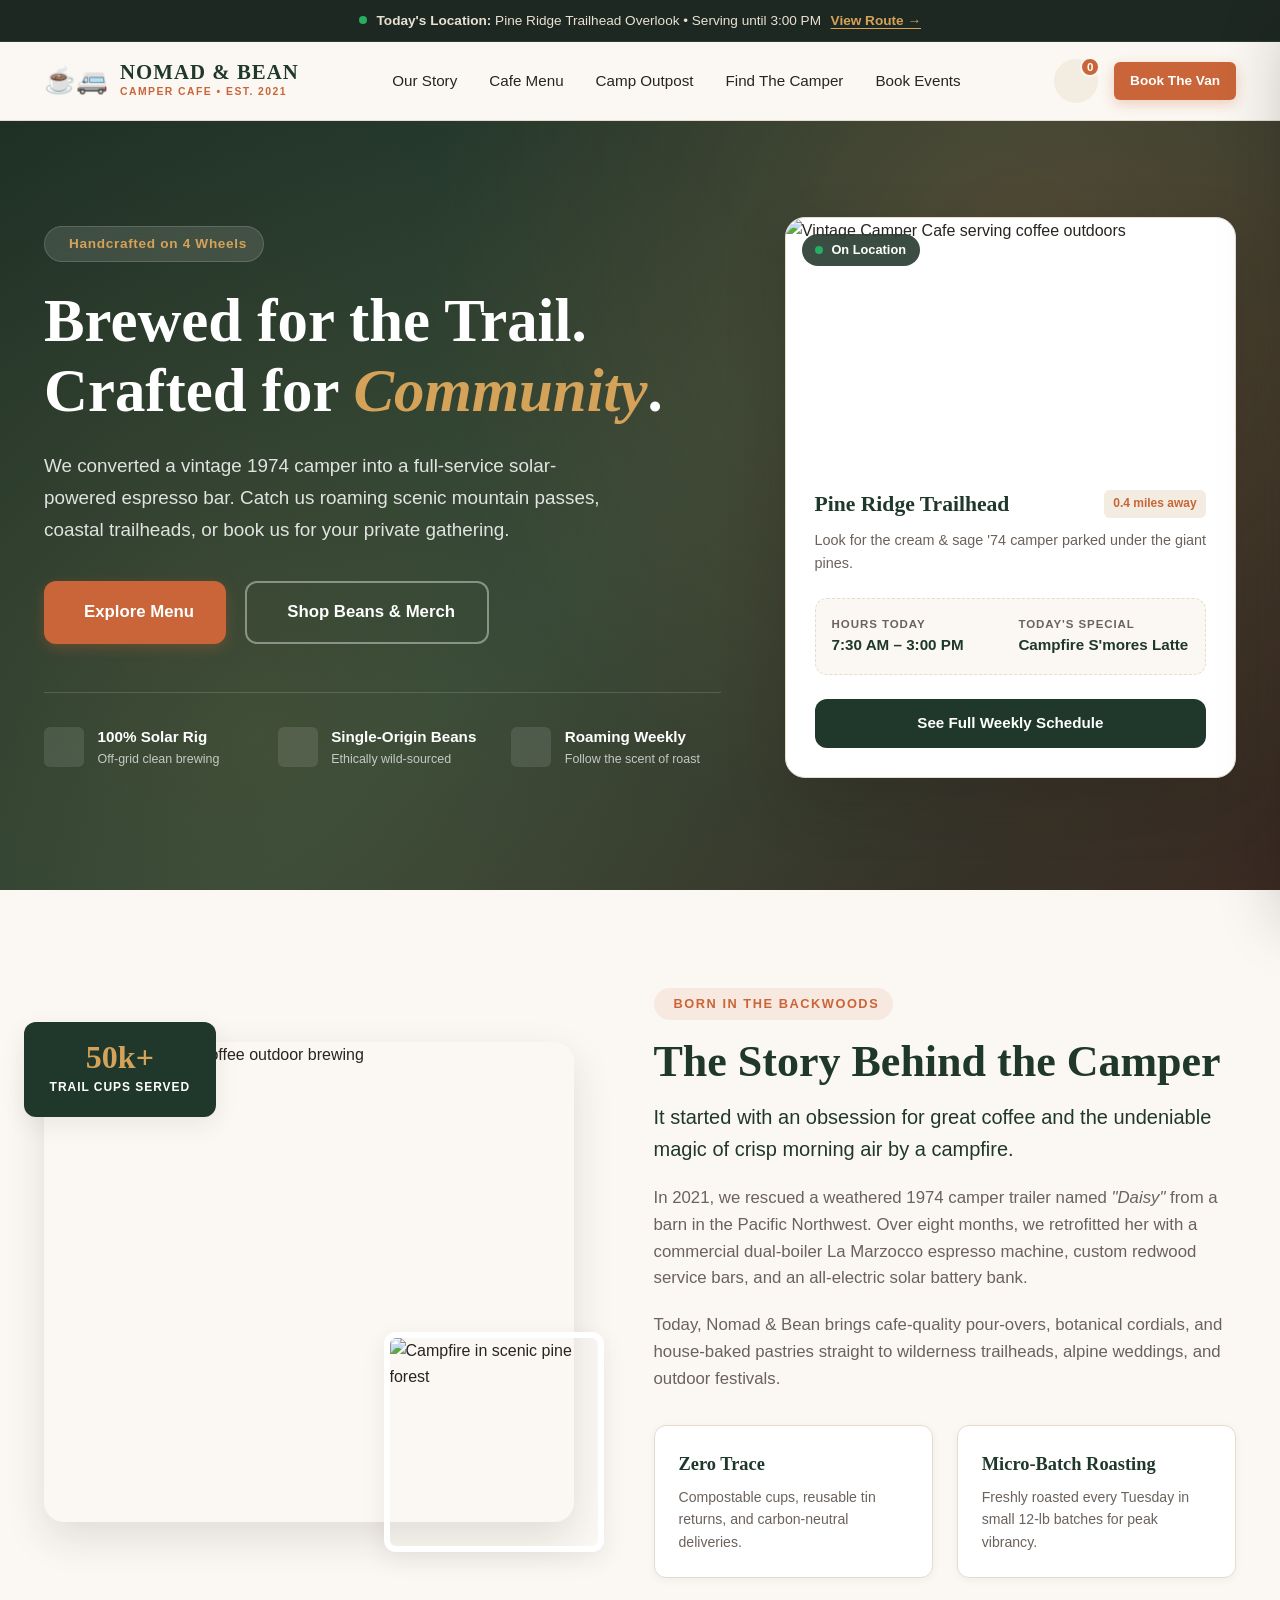
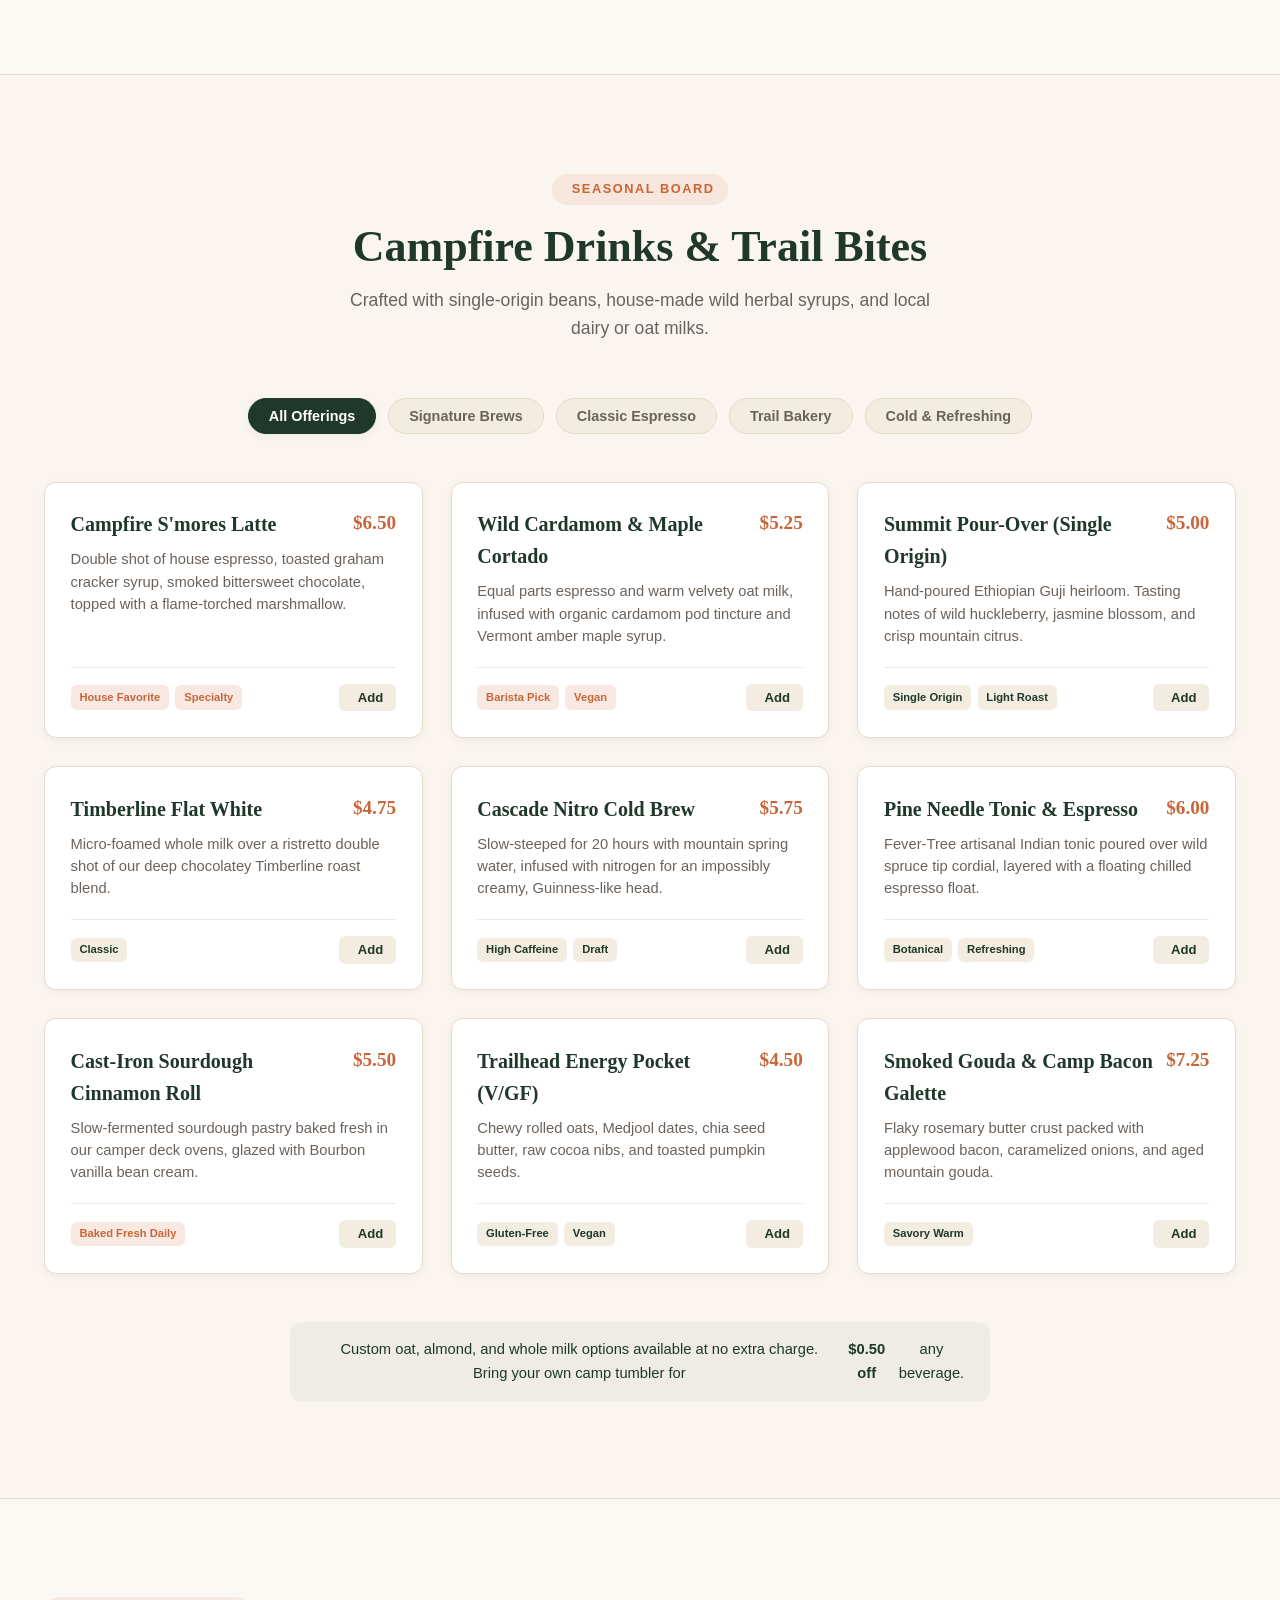
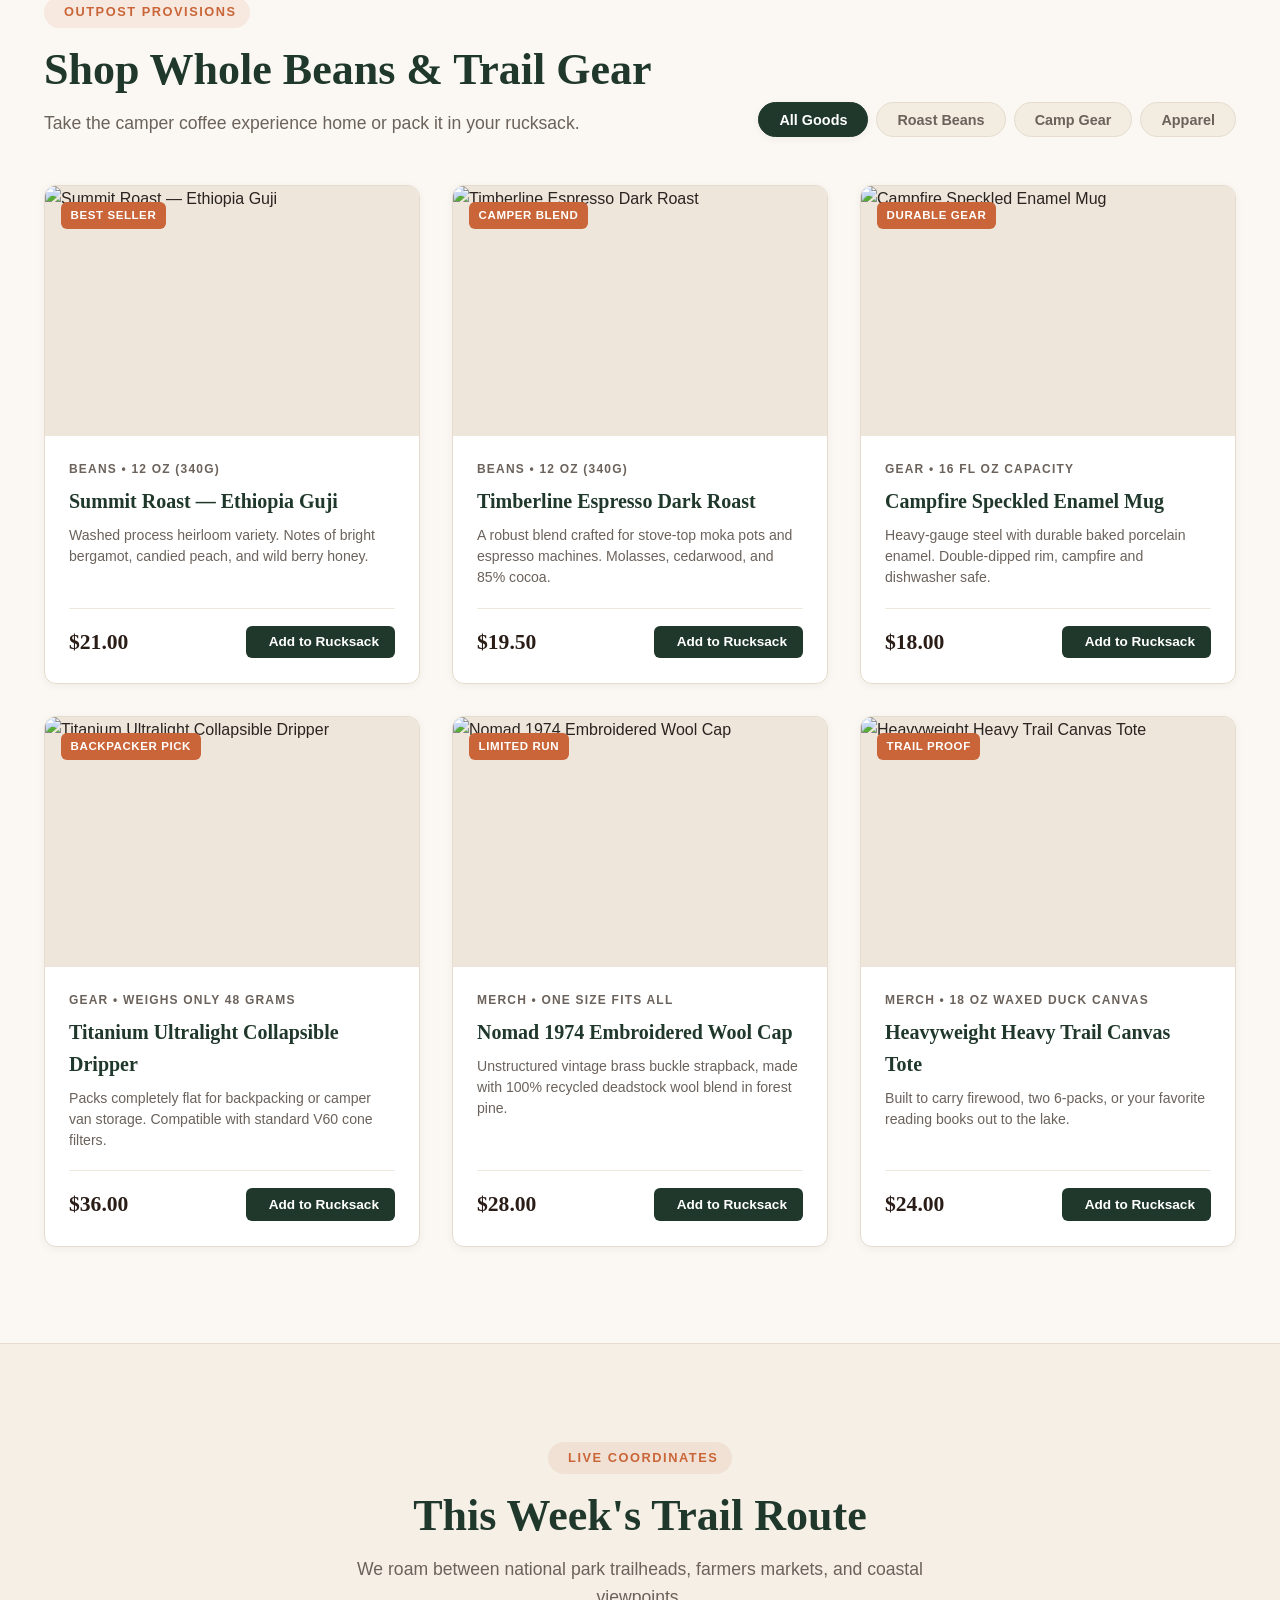
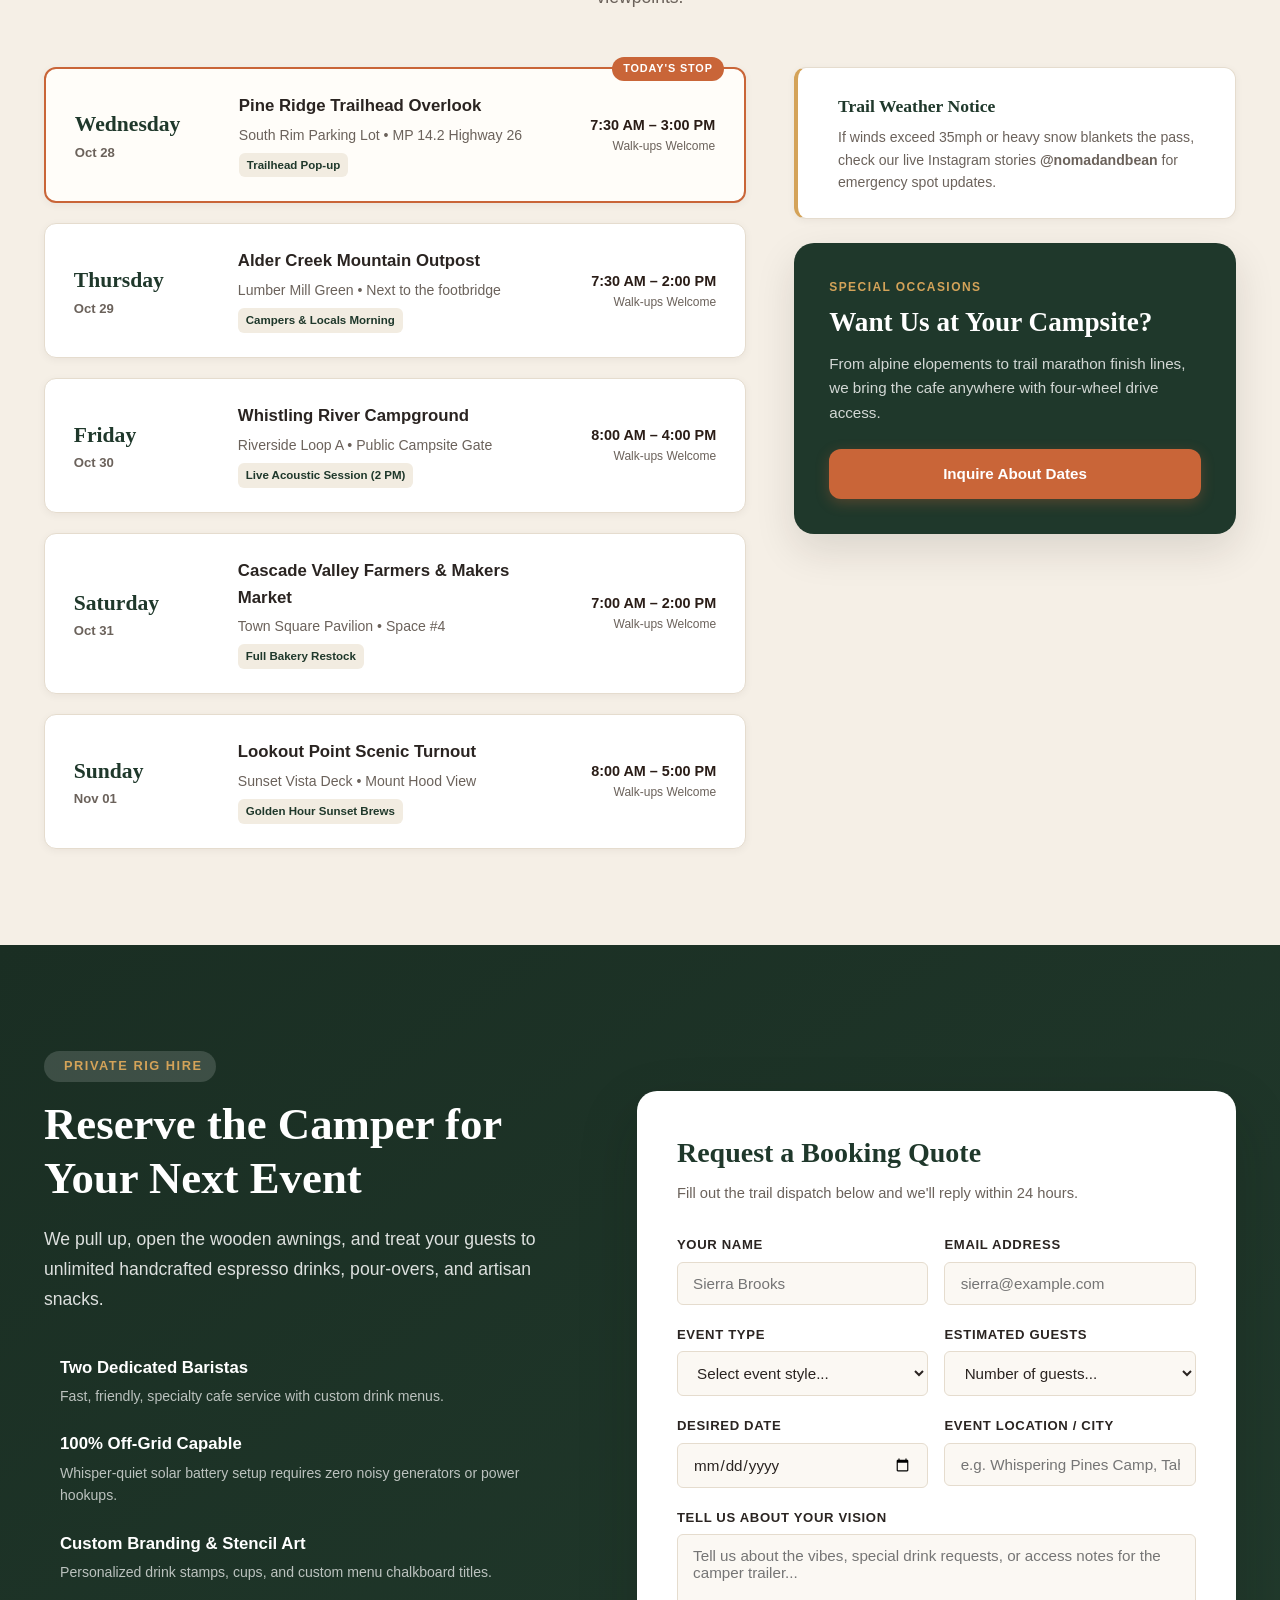
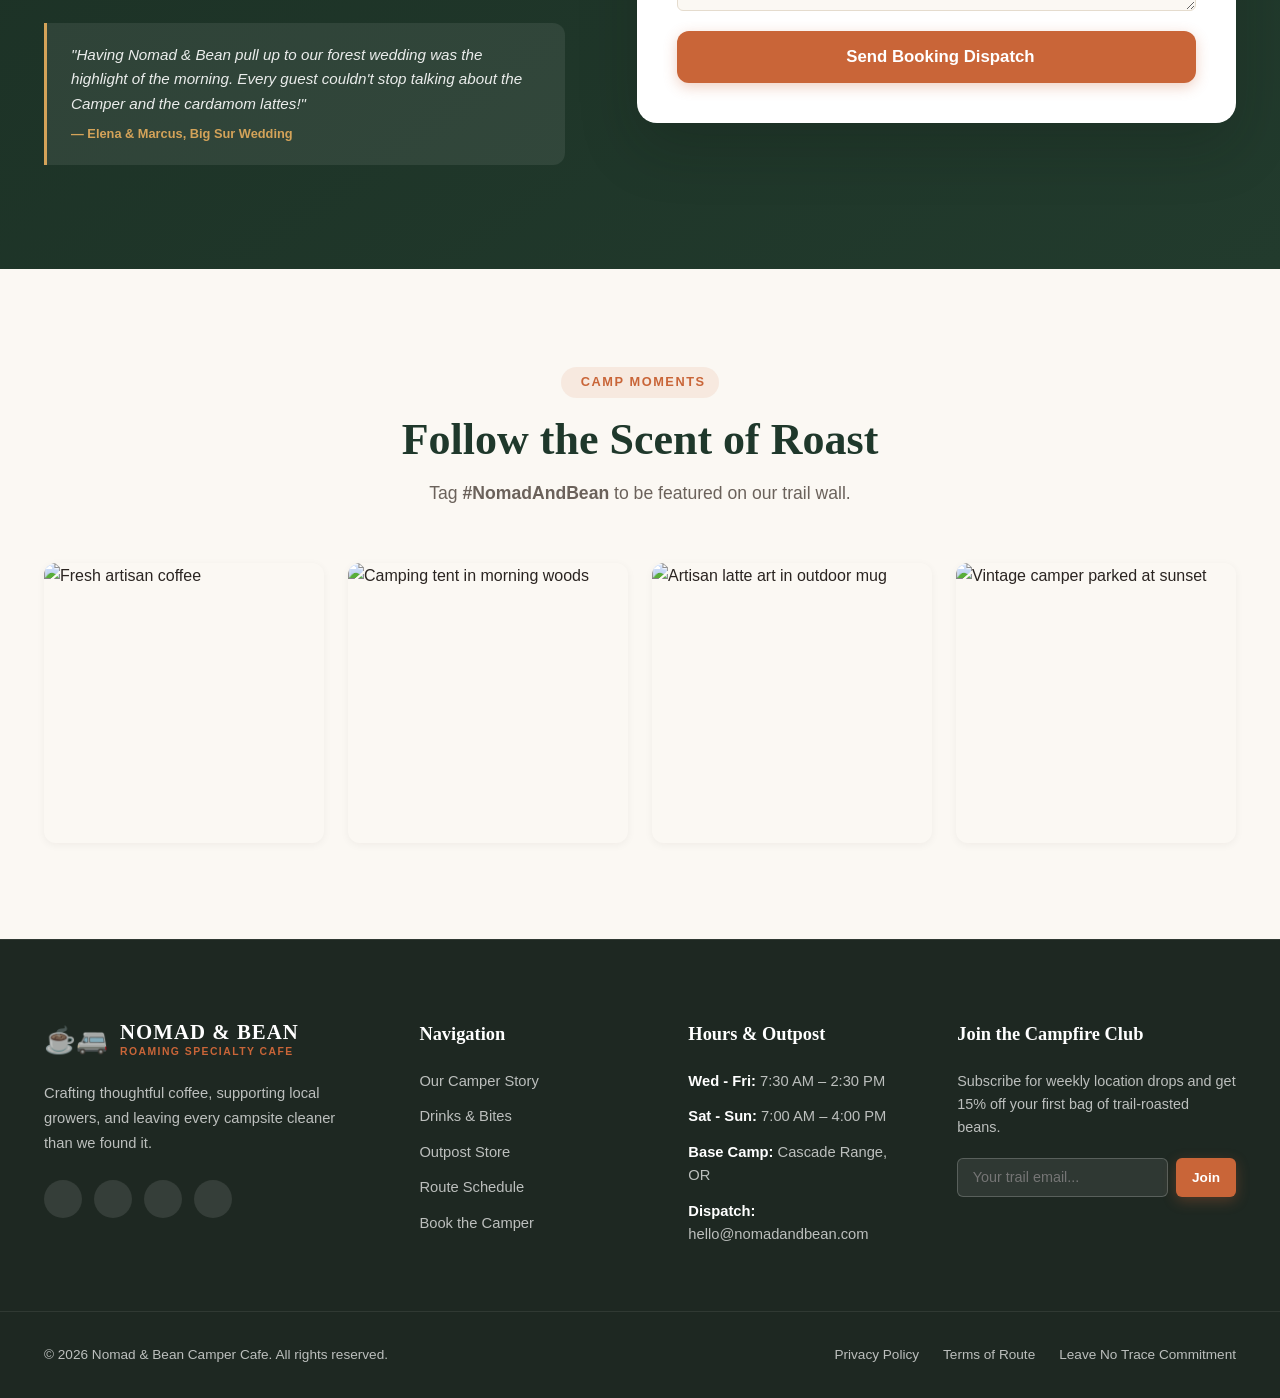
==== commit bc1c3555: "Fix stylesheet link path in index.html" ====
--- a/index.html
+++ b/index.html
@@ -14,7 +14,7 @@
   <!-- Lucide Icons -->
   <script src="https://unpkg.com/lucide@latest"></script>
   
-  <link rel="stylesheet" href="css/styles.css">
+  <link rel="stylesheet" href="styles.css">
 </head>
 <body>
 
--- a/styles.css
+++ b/styles.css
@@ -0,0 +1,2098 @@
+/* ==========================================================================
+   Nomad & Bean — Camper Cafe & Trail Outpost Stylesheet
+   Modern, Rustic, Earthy Aesthetic
+   ========================================================================== */
+
+:root {
+  /* Color Palette */
+  --bg-main: #FBF8F3;
+  --bg-card: #FFFFFF;
+  --bg-soft: #F2ECE1;
+  --bg-dark: #1E2822;
+  --bg-dark-accent: #151D18;
+  
+  --color-pine: #1F382B;
+  --color-pine-light: #2D4E3D;
+  --color-terracotta: #C96538;
+  --color-terracotta-hover: #B05329;
+  --color-espresso: #2A1D17;
+  --color-sand: #EAE1D2;
+  --color-border: #E5DCCE;
+  --color-border-light: #F0E8DD;
+  --color-text-main: #2A2421;
+  --color-text-muted: #6B625B;
+  --color-text-light: #FAF7F2;
+
+  /* Accent Colors */
+  --color-gold: #D4A359;
+  --color-green-live: #27AE60;
+
+  /* Typography */
+  --font-serif: 'Playfair Display', Georgia, serif;
+  --font-sans: 'Outfit', -apple-system, BlinkMacSystemFont, sans-serif;
+
+  /* Shadows & Elevation */
+  --shadow-sm: 0 2px 8px rgba(35, 25, 20, 0.05);
+  --shadow-md: 0 8px 24px rgba(35, 25, 20, 0.08);
+  --shadow-lg: 0 16px 40px rgba(35, 25, 20, 0.12);
+  --shadow-xl: 0 24px 60px rgba(15, 20, 16, 0.2);
+
+  /* Transitions */
+  --transition-fast: 0.2s cubic-bezier(0.16, 1, 0.3, 1);
+  --transition-smooth: 0.35s cubic-bezier(0.16, 1, 0.3, 1);
+
+  /* Border Radii */
+  --radius-sm: 6px;
+  --radius-md: 12px;
+  --radius-lg: 20px;
+  --radius-full: 9999px;
+}
+
+/* Reset & Box Sizing */
+*, *::before, *::after {
+  box-sizing: border-box;
+  margin: 0;
+  padding: 0;
+}
+
+html {
+  scroll-behavior: smooth;
+  font-size: 16px;
+}
+
+body {
+  font-family: var(--font-sans);
+  background-color: var(--bg-main);
+  color: var(--color-text-main);
+  line-height: 1.6;
+  -webkit-font-smoothing: antialiased;
+  overflow-x: hidden;
+}
+
+img {
+  max-width: 100%;
+  height: auto;
+  display: block;
+}
+
+a {
+  color: inherit;
+  text-decoration: none;
+  transition: color var(--transition-fast);
+}
+
+button {
+  cursor: pointer;
+  border: none;
+  background: none;
+  font-family: inherit;
+  transition: all var(--transition-fast);
+}
+
+.container {
+  width: 100%;
+  max-width: 1240px;
+  margin: 0 auto;
+  padding: 0 1.5rem;
+}
+
+/* ==========================================================================
+   Announcement Bar
+   ========================================================================== */
+.announcement-bar {
+  background-color: var(--bg-dark);
+  color: var(--color-sand);
+  font-size: 0.85rem;
+  padding: 0.6rem 1rem;
+  text-align: center;
+  border-bottom: 1px solid rgba(255, 255, 255, 0.08);
+}
+
+.announcement-content {
+  display: flex;
+  align-items: center;
+  justify-content: center;
+  gap: 0.6rem;
+  flex-wrap: wrap;
+}
+
+.live-pulse {
+  width: 8px;
+  height: 8px;
+  background-color: var(--color-green-live);
+  border-radius: 50%;
+  display: inline-block;
+  box-shadow: 0 0 0 0 rgba(39, 174, 96, 0.7);
+  animation: pulse-green 2s infinite;
+}
+
+@keyframes pulse-green {
+  0% { transform: scale(0.95); box-shadow: 0 0 0 0 rgba(39, 174, 96, 0.7); }
+  70% { transform: scale(1); box-shadow: 0 0 0 8px rgba(39, 174, 96, 0); }
+  100% { transform: scale(0.95); box-shadow: 0 0 0 0 rgba(39, 174, 96, 0); }
+}
+
+.announcement-link {
+  color: var(--color-gold);
+  font-weight: 600;
+  text-decoration: underline;
+  text-underline-offset: 3px;
+}
+.announcement-link:hover {
+  color: #fff;
+}
+
+/* ==========================================================================
+   Header & Navigation
+   ========================================================================== */
+.header {
+  position: sticky;
+  top: 0;
+  z-index: 100;
+  background: rgba(251, 248, 243, 0.95);
+  backdrop-filter: blur(12px);
+  -webkit-backdrop-filter: blur(12px);
+  border-bottom: 1px solid var(--color-border);
+  transition: all var(--transition-fast);
+}
+
+.nav-container {
+  display: flex;
+  align-items: center;
+  justify-content: space-between;
+  height: 78px;
+  max-width: 1240px;
+  margin: 0 auto;
+  padding: 0 1.5rem;
+}
+
+.brand-logo {
+  display: flex;
+  align-items: center;
+  gap: 0.75rem;
+}
+
+.logo-icon {
+  font-size: 1.6rem;
+  display: flex;
+  align-items: center;
+  justify-content: center;
+}
+
+.logo-text {
+  display: flex;
+  flex-direction: column;
+}
+
+.brand-title {
+  font-family: var(--font-serif);
+  font-size: 1.3rem;
+  font-weight: 700;
+  letter-spacing: 0.05em;
+  color: var(--color-pine);
+  line-height: 1.1;
+}
+
+.brand-tag {
+  font-size: 0.65rem;
+  letter-spacing: 0.14em;
+  font-weight: 600;
+  color: var(--color-terracotta);
+}
+
+.nav-menu {
+  display: flex;
+  align-items: center;
+  gap: 2rem;
+}
+
+.nav-link {
+  font-weight: 500;
+  font-size: 0.95rem;
+  color: var(--color-text-main);
+  position: relative;
+  padding: 0.25rem 0;
+}
+
+.nav-link::after {
+  content: '';
+  position: absolute;
+  bottom: 0;
+  left: 0;
+  width: 0%;
+  height: 2px;
+  background-color: var(--color-terracotta);
+  transition: width var(--transition-fast);
+}
+
+.nav-link:hover {
+  color: var(--color-terracotta);
+}
+
+.nav-link:hover::after {
+  width: 100%;
+}
+
+.nav-actions {
+  display: flex;
+  align-items: center;
+  gap: 1rem;
+}
+
+.cart-btn {
+  position: relative;
+  display: flex;
+  align-items: center;
+  justify-content: center;
+  width: 44px;
+  height: 44px;
+  border-radius: var(--radius-full);
+  background-color: var(--bg-soft);
+  color: var(--color-pine);
+  transition: all var(--transition-fast);
+}
+
+.cart-btn:hover {
+  background-color: var(--color-pine);
+  color: #fff;
+}
+
+.cart-count {
+  position: absolute;
+  top: -2px;
+  right: -2px;
+  background-color: var(--color-terracotta);
+  color: #fff;
+  font-size: 0.72rem;
+  font-weight: 700;
+  min-width: 20px;
+  height: 20px;
+  border-radius: var(--radius-full);
+  display: flex;
+  align-items: center;
+  justify-content: center;
+  padding: 0 4px;
+  border: 2px solid var(--bg-main);
+}
+
+.mobile-toggle {
+  display: none;
+  font-size: 1.5rem;
+  color: var(--color-pine);
+  padding: 0.4rem;
+}
+
+/* ==========================================================================
+   Buttons & Pills
+   ========================================================================== */
+.btn {
+  display: inline-flex;
+  align-items: center;
+  justify-content: center;
+  gap: 0.5rem;
+  font-weight: 600;
+  font-size: 0.95rem;
+  padding: 0.8rem 1.6rem;
+  border-radius: var(--radius-md);
+  transition: all var(--transition-smooth);
+  cursor: pointer;
+}
+
+.btn-primary {
+  background-color: var(--color-terracotta);
+  color: #fff;
+  box-shadow: 0 4px 14px rgba(201, 101, 56, 0.3);
+}
+
+.btn-primary:hover {
+  background-color: var(--color-terracotta-hover);
+  transform: translateY(-2px);
+  box-shadow: 0 8px 20px rgba(201, 101, 56, 0.4);
+}
+
+.btn-secondary {
+  background-color: var(--color-pine);
+  color: #fff;
+}
+
+.btn-secondary:hover {
+  background-color: var(--color-pine-light);
+  transform: translateY(-2px);
+}
+
+.btn-outline {
+  border: 2px solid var(--color-pine);
+  color: var(--color-pine);
+  background: transparent;
+}
+
+.btn-outline:hover {
+  background-color: var(--color-pine);
+  color: #fff;
+}
+
+.btn-text {
+  color: var(--color-text-muted);
+  font-weight: 500;
+  padding: 0.5rem;
+}
+.btn-text:hover {
+  color: var(--color-text-main);
+  text-decoration: underline;
+}
+
+.btn-sm {
+  padding: 0.5rem 1rem;
+  font-size: 0.85rem;
+  border-radius: var(--radius-sm);
+}
+
+.btn-lg {
+  padding: 1rem 2rem;
+  font-size: 1.05rem;
+  border-radius: var(--radius-md);
+}
+
+.btn-block {
+  width: 100%;
+}
+
+.pill {
+  padding: 0.55rem 1.25rem;
+  border-radius: var(--radius-full);
+  background-color: var(--bg-soft);
+  color: var(--color-text-muted);
+  font-size: 0.9rem;
+  font-weight: 600;
+  border: 1px solid var(--color-border);
+  transition: all var(--transition-fast);
+}
+
+.pill:hover {
+  color: var(--color-text-main);
+  border-color: var(--color-terracotta);
+}
+
+.pill.active {
+  background-color: var(--color-pine);
+  color: #fff;
+  border-color: var(--color-pine);
+  box-shadow: var(--shadow-sm);
+}
+
+/* Section Common Styling */
+.section {
+  padding: 6rem 0;
+}
+
+.section-header {
+  margin-bottom: 3.5rem;
+}
+
+.section-header-inline {
+  display: flex;
+  align-items: flex-end;
+  justify-content: space-between;
+  margin-bottom: 3rem;
+  flex-wrap: wrap;
+  gap: 1.5rem;
+}
+
+.text-center {
+  text-align: center;
+}
+
+.section-tag {
+  display: inline-flex;
+  align-items: center;
+  gap: 0.4rem;
+  font-size: 0.8rem;
+  font-weight: 700;
+  letter-spacing: 0.12em;
+  text-transform: uppercase;
+  color: var(--color-terracotta);
+  background-color: rgba(201, 101, 56, 0.1);
+  padding: 0.35rem 0.85rem;
+  border-radius: var(--radius-full);
+  margin-bottom: 1rem;
+}
+
+.section-tag.light {
+  background-color: rgba(255, 255, 255, 0.15);
+  color: var(--color-gold);
+}
+
+.section-title {
+  font-family: var(--font-serif);
+  font-size: 2.75rem;
+  color: var(--color-pine);
+  font-weight: 700;
+  line-height: 1.2;
+  margin-bottom: 0.75rem;
+}
+
+.section-subtitle {
+  color: var(--color-text-muted);
+  font-size: 1.1rem;
+  max-width: 620px;
+  margin: 0 auto;
+}
+
+/* ==========================================================================
+   Hero Section
+   ========================================================================== */
+.hero {
+  position: relative;
+  background: linear-gradient(135deg, #1C2E24 0%, #294234 50%, #3B2A22 100%);
+  color: #fff;
+  padding: 6rem 0 7rem;
+  overflow: hidden;
+}
+
+.hero-overlay {
+  position: absolute;
+  inset: 0;
+  background: radial-gradient(circle at 80% 20%, rgba(201, 101, 56, 0.25), transparent 50%),
+              radial-gradient(circle at 20% 80%, rgba(212, 163, 89, 0.15), transparent 60%);
+  pointer-events: none;
+}
+
+.hero-container {
+  display: grid;
+  grid-template-columns: 1.2fr 0.8fr;
+  align-items: center;
+  gap: 4rem;
+  max-width: 1240px;
+  margin: 0 auto;
+  padding: 0 1.5rem;
+  position: relative;
+  z-index: 2;
+}
+
+.hero-badge {
+  display: inline-flex;
+  align-items: center;
+  gap: 0.5rem;
+  background: rgba(255, 255, 255, 0.12);
+  backdrop-filter: blur(8px);
+  padding: 0.4rem 1rem;
+  border-radius: var(--radius-full);
+  font-size: 0.85rem;
+  font-weight: 600;
+  letter-spacing: 0.05em;
+  color: var(--color-gold);
+  border: 1px solid rgba(255, 255, 255, 0.15);
+  margin-bottom: 1.5rem;
+}
+
+.hero-title {
+  font-family: var(--font-serif);
+  font-size: 3.8rem;
+  line-height: 1.15;
+  margin-bottom: 1.5rem;
+  font-weight: 700;
+}
+
+.hero-title em {
+  font-style: italic;
+  color: var(--color-gold);
+}
+
+.hero-desc {
+  font-size: 1.18rem;
+  color: rgba(255, 255, 255, 0.85);
+  margin-bottom: 2.2rem;
+  max-width: 580px;
+  line-height: 1.7;
+}
+
+.hero-cta-group {
+  display: flex;
+  gap: 1.2rem;
+  margin-bottom: 3rem;
+  flex-wrap: wrap;
+}
+
+.hero .btn-outline {
+  border-color: rgba(255, 255, 255, 0.4);
+  color: #fff;
+}
+.hero .btn-outline:hover {
+  background: #fff;
+  color: var(--color-pine);
+  border-color: #fff;
+}
+
+.hero-features {
+  display: grid;
+  grid-template-columns: repeat(3, 1fr);
+  gap: 1.5rem;
+  border-top: 1px solid rgba(255, 255, 255, 0.15);
+  padding-top: 2rem;
+}
+
+.feature-item {
+  display: flex;
+  align-items: center;
+  gap: 0.85rem;
+}
+
+.feature-icon {
+  width: 40px;
+  height: 40px;
+  border-radius: var(--radius-sm);
+  background: rgba(255, 255, 255, 0.1);
+  display: flex;
+  align-items: center;
+  justify-content: center;
+  color: var(--color-gold);
+  flex-shrink: 0;
+}
+
+.feature-text {
+  display: flex;
+  flex-direction: column;
+}
+
+.feature-text strong {
+  font-size: 0.95rem;
+  color: #fff;
+}
+
+.feature-text span {
+  font-size: 0.78rem;
+  color: rgba(255, 255, 255, 0.7);
+}
+
+/* Hero Right Floating Card */
+.hero-card {
+  background: var(--bg-card);
+  border-radius: var(--radius-lg);
+  overflow: hidden;
+  box-shadow: var(--shadow-xl);
+  color: var(--color-text-main);
+  border: 1px solid var(--color-border);
+}
+
+.hero-card-image {
+  position: relative;
+  height: 240px;
+  overflow: hidden;
+}
+
+.hero-card-image img {
+  width: 100%;
+  height: 100%;
+  object-fit: cover;
+  transition: transform 0.6s ease;
+}
+
+.hero-card:hover .hero-card-image img {
+  transform: scale(1.04);
+}
+
+.hero-card-status {
+  position: absolute;
+  top: 1rem;
+  left: 1rem;
+  background: rgba(27, 46, 36, 0.85);
+  backdrop-filter: blur(8px);
+  color: #fff;
+  padding: 0.35rem 0.85rem;
+  border-radius: var(--radius-full);
+  font-size: 0.8rem;
+  font-weight: 600;
+  display: flex;
+  align-items: center;
+  gap: 0.5rem;
+}
+
+.pulse-dot {
+  width: 8px;
+  height: 8px;
+  background: var(--color-green-live);
+  border-radius: 50%;
+  animation: pulse-green 2s infinite;
+}
+
+.hero-card-body {
+  padding: 1.8rem;
+}
+
+.hero-location-header {
+  display: flex;
+  align-items: center;
+  justify-content: space-between;
+  margin-bottom: 0.5rem;
+}
+
+.hero-location-header h3 {
+  font-family: var(--font-serif);
+  font-size: 1.35rem;
+  color: var(--color-pine);
+}
+
+.dist-badge {
+  background: var(--bg-soft);
+  color: var(--color-terracotta);
+  font-size: 0.75rem;
+  font-weight: 700;
+  padding: 0.25rem 0.6rem;
+  border-radius: var(--radius-sm);
+}
+
+.hero-location-sub {
+  color: var(--color-text-muted);
+  font-size: 0.9rem;
+  margin-bottom: 1.4rem;
+}
+
+.hero-status-details {
+  background: var(--bg-main);
+  border: 1px dashed var(--color-border);
+  border-radius: var(--radius-md);
+  padding: 1rem;
+  display: grid;
+  grid-template-columns: 1fr 1fr;
+  gap: 1rem;
+  margin-bottom: 1.5rem;
+}
+
+.stat .label {
+  display: block;
+  font-size: 0.72rem;
+  text-transform: uppercase;
+  letter-spacing: 0.08em;
+  color: var(--color-text-muted);
+  font-weight: 600;
+}
+
+.stat .val {
+  display: block;
+  font-size: 0.95rem;
+  font-weight: 700;
+  color: var(--color-pine);
+}
+
+/* ==========================================================================
+   About / Story Section
+   ========================================================================== */
+.about-section {
+  background-color: var(--bg-main);
+  position: relative;
+}
+
+.about-grid {
+  display: grid;
+  grid-template-columns: 1fr 1.1fr;
+  gap: 5rem;
+  align-items: center;
+}
+
+.about-images {
+  position: relative;
+}
+
+.about-images .main-img {
+  border-radius: var(--radius-lg);
+  overflow: hidden;
+  box-shadow: var(--shadow-lg);
+  height: 480px;
+}
+
+.about-images .main-img img {
+  width: 100%;
+  height: 100%;
+  object-fit: cover;
+}
+
+.about-images .floating-img {
+  position: absolute;
+  bottom: -30px;
+  right: -30px;
+  width: 220px;
+  height: 220px;
+  border-radius: var(--radius-md);
+  overflow: hidden;
+  border: 6px solid var(--bg-card);
+  box-shadow: var(--shadow-md);
+}
+
+.about-images .floating-img img {
+  width: 100%;
+  height: 100%;
+  object-fit: cover;
+}
+
+.experience-badge {
+  position: absolute;
+  top: -20px;
+  left: -20px;
+  background: var(--color-pine);
+  color: #fff;
+  padding: 1.2rem 1.6rem;
+  border-radius: var(--radius-md);
+  box-shadow: var(--shadow-md);
+  display: flex;
+  flex-direction: column;
+  align-items: center;
+}
+
+.badge-num {
+  font-family: var(--font-serif);
+  font-size: 2rem;
+  font-weight: 700;
+  line-height: 1;
+  color: var(--color-gold);
+}
+
+.badge-lbl {
+  font-size: 0.75rem;
+  text-transform: uppercase;
+  letter-spacing: 0.08em;
+  font-weight: 600;
+  margin-top: 0.3rem;
+}
+
+.about-content p {
+  color: var(--color-text-muted);
+  margin-bottom: 1.25rem;
+  font-size: 1.05rem;
+}
+
+.about-content .lead-text {
+  font-size: 1.25rem;
+  font-weight: 500;
+  color: var(--color-pine);
+  line-height: 1.6;
+}
+
+.values-grid {
+  display: grid;
+  grid-template-columns: 1fr 1fr;
+  gap: 1.5rem;
+  margin-top: 2rem;
+}
+
+.value-card {
+  background: var(--bg-card);
+  padding: 1.5rem;
+  border-radius: var(--radius-md);
+  border: 1px solid var(--color-border);
+  box-shadow: var(--shadow-sm);
+}
+
+.val-icon {
+  color: var(--color-terracotta);
+  width: 28px;
+  height: 28px;
+  margin-bottom: 0.75rem;
+}
+
+.value-card h4 {
+  font-family: var(--font-serif);
+  font-size: 1.15rem;
+  color: var(--color-pine);
+  margin-bottom: 0.4rem;
+}
+
+.value-card p {
+  font-size: 0.88rem;
+  margin-bottom: 0;
+  color: var(--color-text-muted);
+}
+
+/* ==========================================================================
+   Menu Section
+   ========================================================================== */
+.menu-section {
+  background-color: #FAF5EE;
+  border-top: 1px solid var(--color-border);
+  border-bottom: 1px solid var(--color-border);
+}
+
+.filter-pills {
+  display: flex;
+  justify-content: center;
+  gap: 0.75rem;
+  margin-bottom: 3rem;
+  flex-wrap: wrap;
+}
+
+.menu-grid {
+  display: grid;
+  grid-template-columns: repeat(auto-fill, minmax(350px, 1fr));
+  gap: 1.75rem;
+  margin-bottom: 3rem;
+}
+
+.menu-card {
+  background: var(--bg-card);
+  border-radius: var(--radius-md);
+  padding: 1.6rem;
+  border: 1px solid var(--color-border);
+  box-shadow: var(--shadow-sm);
+  display: flex;
+  flex-direction: column;
+  transition: all var(--transition-smooth);
+  position: relative;
+}
+
+.menu-card:hover {
+  transform: translateY(-4px);
+  box-shadow: var(--shadow-md);
+  border-color: var(--color-terracotta);
+}
+
+.menu-card-top {
+  display: flex;
+  align-items: flex-start;
+  justify-content: space-between;
+  margin-bottom: 0.5rem;
+}
+
+.menu-card-title {
+  font-family: var(--font-serif);
+  font-size: 1.25rem;
+  color: var(--color-pine);
+  font-weight: 700;
+}
+
+.menu-card-price {
+  font-family: var(--font-serif);
+  font-size: 1.2rem;
+  font-weight: 700;
+  color: var(--color-terracotta);
+  margin-left: 0.5rem;
+}
+
+.menu-card-desc {
+  color: var(--color-text-muted);
+  font-size: 0.92rem;
+  line-height: 1.5;
+  margin-bottom: 1.25rem;
+  flex-grow: 1;
+}
+
+.menu-card-footer {
+  display: flex;
+  align-items: center;
+  justify-content: space-between;
+  padding-top: 1rem;
+  border-top: 1px solid var(--color-border-light);
+}
+
+.menu-tags {
+  display: flex;
+  gap: 0.4rem;
+  flex-wrap: wrap;
+}
+
+.tag-badge {
+  font-size: 0.7rem;
+  font-weight: 600;
+  padding: 0.2rem 0.55rem;
+  border-radius: var(--radius-sm);
+  background: var(--bg-soft);
+  color: var(--color-pine);
+}
+
+.tag-badge.featured {
+  background: rgba(201, 101, 56, 0.15);
+  color: var(--color-terracotta);
+}
+
+.add-menu-btn {
+  display: inline-flex;
+  align-items: center;
+  gap: 0.35rem;
+  background: var(--bg-soft);
+  color: var(--color-pine);
+  padding: 0.4rem 0.8rem;
+  border-radius: var(--radius-sm);
+  font-size: 0.82rem;
+  font-weight: 600;
+}
+
+.add-menu-btn:hover {
+  background: var(--color-pine);
+  color: #fff;
+}
+
+.menu-footer-note {
+  max-width: 700px;
+  margin: 0 auto;
+  text-align: center;
+  background: rgba(31, 56, 43, 0.05);
+  padding: 1rem 1.5rem;
+  border-radius: var(--radius-md);
+  font-size: 0.92rem;
+  color: var(--color-pine);
+}
+
+.menu-footer-note p {
+  display: flex;
+  align-items: center;
+  justify-content: center;
+  gap: 0.5rem;
+}
+
+/* ==========================================================================
+   Shop / Provisions Section
+   ========================================================================== */
+.shop-section {
+  background-color: var(--bg-main);
+}
+
+.shop-filter-pills {
+  display: flex;
+  gap: 0.5rem;
+}
+
+.shop-grid {
+  display: grid;
+  grid-template-columns: repeat(auto-fill, minmax(280px, 1fr));
+  gap: 2rem;
+}
+
+.shop-card {
+  background: var(--bg-card);
+  border-radius: var(--radius-md);
+  overflow: hidden;
+  border: 1px solid var(--color-border);
+  box-shadow: var(--shadow-sm);
+  display: flex;
+  flex-direction: column;
+  transition: all var(--transition-smooth);
+}
+
+.shop-card:hover {
+  transform: translateY(-6px);
+  box-shadow: var(--shadow-lg);
+}
+
+.shop-card-img {
+  position: relative;
+  height: 250px;
+  background-color: #EEE6DB;
+  overflow: hidden;
+}
+
+.shop-card-img img {
+  width: 100%;
+  height: 100%;
+  object-fit: cover;
+  transition: transform 0.5s ease;
+}
+
+.shop-card:hover .shop-card-img img {
+  transform: scale(1.06);
+}
+
+.shop-badge {
+  position: absolute;
+  top: 1rem;
+  left: 1rem;
+  background: var(--color-terracotta);
+  color: #fff;
+  font-size: 0.72rem;
+  font-weight: 700;
+  padding: 0.25rem 0.6rem;
+  border-radius: var(--radius-sm);
+  text-transform: uppercase;
+  letter-spacing: 0.05em;
+}
+
+.shop-card-body {
+  padding: 1.5rem;
+  display: flex;
+  flex-direction: column;
+  flex-grow: 1;
+}
+
+.shop-category {
+  font-size: 0.75rem;
+  text-transform: uppercase;
+  letter-spacing: 0.1em;
+  color: var(--color-text-muted);
+  font-weight: 600;
+  margin-bottom: 0.35rem;
+}
+
+.shop-title {
+  font-family: var(--font-serif);
+  font-size: 1.25rem;
+  color: var(--color-pine);
+  margin-bottom: 0.5rem;
+}
+
+.shop-desc {
+  font-size: 0.88rem;
+  color: var(--color-text-muted);
+  line-height: 1.5;
+  margin-bottom: 1.2rem;
+  flex-grow: 1;
+}
+
+.shop-price-row {
+  display: flex;
+  align-items: center;
+  justify-content: space-between;
+  margin-top: auto;
+  padding-top: 1rem;
+  border-top: 1px solid var(--color-border-light);
+}
+
+.shop-price {
+  font-family: var(--font-serif);
+  font-size: 1.35rem;
+  font-weight: 700;
+  color: var(--color-espresso);
+}
+
+.add-to-cart-btn {
+  display: inline-flex;
+  align-items: center;
+  gap: 0.4rem;
+  background: var(--color-pine);
+  color: #fff;
+  padding: 0.55rem 1rem;
+  border-radius: var(--radius-sm);
+  font-size: 0.85rem;
+  font-weight: 600;
+}
+
+.add-to-cart-btn:hover {
+  background: var(--color-terracotta);
+}
+
+/* ==========================================================================
+   Schedule Section (Find the Camper)
+   ========================================================================== */
+.schedule-section {
+  background-color: #F5EFE6;
+  border-top: 1px solid var(--color-border);
+}
+
+.schedule-container {
+  display: grid;
+  grid-template-columns: 1.35fr 0.85fr;
+  gap: 3rem;
+  align-items: flex-start;
+}
+
+.schedule-card-list {
+  display: flex;
+  flex-direction: column;
+  gap: 1.25rem;
+}
+
+.schedule-item {
+  background: var(--bg-card);
+  border-radius: var(--radius-md);
+  padding: 1.5rem 1.8rem;
+  border: 1px solid var(--color-border);
+  box-shadow: var(--shadow-sm);
+  display: grid;
+  grid-template-columns: 140px 1fr auto;
+  align-items: center;
+  gap: 1.5rem;
+  transition: all var(--transition-fast);
+}
+
+.schedule-item.is-today {
+  border: 2px solid var(--color-terracotta);
+  background: #FFFDF9;
+  position: relative;
+}
+
+.schedule-item.is-today::before {
+  content: "TODAY'S STOP";
+  position: absolute;
+  top: -12px;
+  right: 20px;
+  background: var(--color-terracotta);
+  color: #fff;
+  font-size: 0.68rem;
+  font-weight: 800;
+  letter-spacing: 0.08em;
+  padding: 0.2rem 0.7rem;
+  border-radius: var(--radius-full);
+}
+
+.sched-day {
+  display: flex;
+  flex-direction: column;
+}
+
+.sched-day .day-name {
+  font-family: var(--font-serif);
+  font-size: 1.35rem;
+  font-weight: 700;
+  color: var(--color-pine);
+}
+
+.sched-day .day-date {
+  font-size: 0.82rem;
+  color: var(--color-text-muted);
+  font-weight: 600;
+}
+
+.sched-details h4 {
+  font-size: 1.05rem;
+  color: var(--color-text-main);
+  margin-bottom: 0.25rem;
+}
+
+.sched-details p {
+  font-size: 0.88rem;
+  color: var(--color-text-muted);
+}
+
+.sched-tag {
+  display: inline-block;
+  margin-top: 0.4rem;
+  font-size: 0.72rem;
+  font-weight: 600;
+  color: var(--color-pine);
+  background: var(--bg-soft);
+  padding: 0.2rem 0.5rem;
+  border-radius: var(--radius-sm);
+}
+
+.sched-hours {
+  text-align: right;
+  font-size: 0.9rem;
+  font-weight: 600;
+  color: var(--color-espresso);
+}
+
+.sched-hours span {
+  display: block;
+  font-size: 0.75rem;
+  color: var(--color-text-muted);
+  font-weight: normal;
+}
+
+/* Schedule Sidebar */
+.schedule-sidebar {
+  display: flex;
+  flex-direction: column;
+  gap: 1.5rem;
+}
+
+.weather-alert-box {
+  background: #FFF;
+  border-radius: var(--radius-md);
+  padding: 1.5rem;
+  border-left: 4px solid var(--color-gold);
+  border-top: 1px solid var(--color-border);
+  border-right: 1px solid var(--color-border);
+  border-bottom: 1px solid var(--color-border);
+  box-shadow: var(--shadow-sm);
+  display: flex;
+  gap: 1rem;
+}
+
+.alert-icon {
+  color: var(--color-gold);
+  font-size: 1.5rem;
+}
+
+.weather-alert-box h4 {
+  font-family: var(--font-serif);
+  font-size: 1.1rem;
+  color: var(--color-pine);
+  margin-bottom: 0.4rem;
+}
+
+.weather-alert-box p {
+  font-size: 0.88rem;
+  color: var(--color-text-muted);
+}
+
+.catering-cta-card {
+  background: var(--color-pine);
+  color: #fff;
+  border-radius: var(--radius-lg);
+  padding: 2.2rem;
+  box-shadow: var(--shadow-lg);
+}
+
+.card-camper-tag {
+  font-size: 0.75rem;
+  text-transform: uppercase;
+  letter-spacing: 0.12em;
+  color: var(--color-gold);
+  font-weight: 700;
+  margin-bottom: 0.5rem;
+}
+
+.catering-cta-card h3 {
+  font-family: var(--font-serif);
+  font-size: 1.7rem;
+  margin-bottom: 0.8rem;
+  line-height: 1.25;
+}
+
+.catering-cta-card p {
+  font-size: 0.95rem;
+  color: rgba(255, 255, 255, 0.8);
+  margin-bottom: 1.5rem;
+  line-height: 1.6;
+}
+
+/* ==========================================================================
+   Booking Section
+   ========================================================================== */
+.booking-section {
+  background: linear-gradient(145deg, #1A2E23 0%, #223B2D 100%);
+  color: #fff;
+  padding: 6.5rem 0;
+}
+
+.booking-wrapper {
+  display: grid;
+  grid-template-columns: 1fr 1.15fr;
+  gap: 4.5rem;
+  align-items: center;
+}
+
+.booking-heading {
+  font-family: var(--font-serif);
+  font-size: 2.8rem;
+  line-height: 1.2;
+  margin-bottom: 1.2rem;
+  color: #fff;
+}
+
+.booking-desc {
+  font-size: 1.1rem;
+  color: rgba(255, 255, 255, 0.85);
+  margin-bottom: 2.5rem;
+  line-height: 1.7;
+}
+
+.booking-perks {
+  list-style: none;
+  display: flex;
+  flex-direction: column;
+  gap: 1.5rem;
+  margin-bottom: 2.5rem;
+}
+
+.booking-perks li {
+  display: flex;
+  align-items: flex-start;
+  gap: 1rem;
+}
+
+.perk-icon {
+  color: var(--color-gold);
+  flex-shrink: 0;
+  margin-top: 2px;
+}
+
+.booking-perks strong {
+  display: block;
+  font-size: 1.05rem;
+  color: #fff;
+  margin-bottom: 0.2rem;
+}
+
+.booking-perks p {
+  font-size: 0.88rem;
+  color: rgba(255, 255, 255, 0.7);
+  margin: 0;
+}
+
+.booking-testimonial {
+  background: rgba(255, 255, 255, 0.08);
+  border-left: 3px solid var(--color-gold);
+  padding: 1.25rem 1.5rem;
+  border-radius: 0 var(--radius-md) var(--radius-md) 0;
+}
+
+.booking-testimonial p {
+  font-style: italic;
+  font-size: 0.95rem;
+  color: rgba(255, 255, 255, 0.9);
+  margin-bottom: 0.5rem;
+}
+
+.booking-testimonial .author {
+  font-size: 0.8rem;
+  font-weight: 600;
+  color: var(--color-gold);
+}
+
+/* Booking Form Card */
+.booking-form-card {
+  background: var(--bg-card);
+  border-radius: var(--radius-lg);
+  padding: 2.5rem;
+  box-shadow: var(--shadow-xl);
+  color: var(--color-text-main);
+  position: relative;
+}
+
+.booking-form-card h3 {
+  font-family: var(--font-serif);
+  font-size: 1.75rem;
+  color: var(--color-pine);
+  margin-bottom: 0.4rem;
+}
+
+.form-sub {
+  color: var(--color-text-muted);
+  font-size: 0.92rem;
+  margin-bottom: 1.8rem;
+}
+
+.booking-form {
+  display: flex;
+  flex-direction: column;
+  gap: 1.2rem;
+}
+
+.form-row {
+  display: grid;
+  grid-template-columns: 1fr 1fr;
+  gap: 1rem;
+}
+
+.form-group {
+  display: flex;
+  flex-direction: column;
+  gap: 0.4rem;
+}
+
+.form-group label {
+  font-size: 0.82rem;
+  font-weight: 700;
+  text-transform: uppercase;
+  letter-spacing: 0.05em;
+  color: var(--color-text-main);
+}
+
+.form-group input,
+.form-group select,
+.form-group textarea {
+  width: 100%;
+  padding: 0.75rem 0.95rem;
+  border-radius: var(--radius-sm);
+  border: 1px solid var(--color-border);
+  background-color: var(--bg-main);
+  font-family: inherit;
+  font-size: 0.95rem;
+  color: var(--color-text-main);
+  transition: all var(--transition-fast);
+}
+
+.form-group input:focus,
+.form-group select:focus,
+.form-group textarea:focus {
+  outline: none;
+  border-color: var(--color-terracotta);
+  box-shadow: 0 0 0 3px rgba(201, 101, 56, 0.15);
+  background-color: #fff;
+}
+
+.booking-success {
+  display: none;
+  text-align: center;
+  padding: 2rem 1rem;
+}
+
+.booking-success.show {
+  display: block;
+}
+
+.success-icon {
+  width: 60px;
+  height: 60px;
+  background: rgba(39, 174, 96, 0.15);
+  color: var(--color-green-live);
+  border-radius: 50%;
+  display: flex;
+  align-items: center;
+  justify-content: center;
+  margin: 0 auto 1.25rem;
+}
+
+.booking-success h4 {
+  font-family: var(--font-serif);
+  font-size: 1.6rem;
+  color: var(--color-pine);
+  margin-bottom: 0.6rem;
+}
+
+.booking-success p {
+  color: var(--color-text-muted);
+  font-size: 0.95rem;
+  margin-bottom: 1.8rem;
+  line-height: 1.6;
+}
+
+/* ==========================================================================
+   Gallery Section
+   ========================================================================== */
+.gallery-section {
+  background-color: var(--bg-main);
+}
+
+.gallery-grid {
+  display: grid;
+  grid-template-columns: repeat(4, 1fr);
+  gap: 1.5rem;
+}
+
+.gallery-card {
+  position: relative;
+  height: 280px;
+  border-radius: var(--radius-md);
+  overflow: hidden;
+  box-shadow: var(--shadow-sm);
+}
+
+.gallery-card img {
+  width: 100%;
+  height: 100%;
+  object-fit: cover;
+  transition: transform 0.6s cubic-bezier(0.16, 1, 0.3, 1);
+}
+
+.gallery-overlay {
+  position: absolute;
+  inset: 0;
+  background: rgba(27, 46, 36, 0.65);
+  backdrop-filter: blur(2px);
+  color: #fff;
+  display: flex;
+  flex-direction: column;
+  align-items: center;
+  justify-content: center;
+  gap: 0.5rem;
+  opacity: 0;
+  transition: opacity var(--transition-fast);
+  padding: 1rem;
+  text-align: center;
+}
+
+.gallery-card:hover img {
+  transform: scale(1.08);
+}
+
+.gallery-card:hover .gallery-overlay {
+  opacity: 1;
+}
+
+/* ==========================================================================
+   Footer
+   ========================================================================== */
+.footer {
+  background-color: var(--bg-dark);
+  color: rgba(255, 255, 255, 0.7);
+  padding: 5rem 0 2rem;
+  border-top: 1px solid rgba(255, 255, 255, 0.08);
+}
+
+.footer-container {
+  display: grid;
+  grid-template-columns: 1.5fr 1fr 1fr 1.3fr;
+  gap: 3.5rem;
+  margin-bottom: 4rem;
+}
+
+.footer-logo .brand-title {
+  color: #fff;
+}
+
+.footer-desc {
+  font-size: 0.92rem;
+  line-height: 1.7;
+  margin: 1.25rem 0 1.5rem;
+}
+
+.social-links {
+  display: flex;
+  gap: 0.75rem;
+}
+
+.social-links a {
+  width: 38px;
+  height: 38px;
+  border-radius: 50%;
+  background: rgba(255, 255, 255, 0.1);
+  color: #fff;
+  display: flex;
+  align-items: center;
+  justify-content: center;
+  transition: all var(--transition-fast);
+}
+
+.social-links a:hover {
+  background: var(--color-terracotta);
+  transform: translateY(-2px);
+}
+
+.footer-col h4 {
+  font-family: var(--font-serif);
+  font-size: 1.15rem;
+  color: #fff;
+  margin-bottom: 1.25rem;
+}
+
+.footer-links, .footer-info {
+  list-style: none;
+  display: flex;
+  flex-direction: column;
+  gap: 0.75rem;
+  font-size: 0.92rem;
+}
+
+.footer-links a:hover {
+  color: var(--color-gold);
+  padding-left: 4px;
+}
+
+.footer-info li strong {
+  color: #fff;
+}
+
+.newsletter-col p {
+  font-size: 0.9rem;
+  margin-bottom: 1.2rem;
+  line-height: 1.6;
+}
+
+.newsletter-form {
+  display: flex;
+  gap: 0.5rem;
+}
+
+.newsletter-form input {
+  padding: 0.65rem 0.9rem;
+  border-radius: var(--radius-sm);
+  border: 1px solid rgba(255, 255, 255, 0.2);
+  background: rgba(255, 255, 255, 0.08);
+  color: #fff;
+  font-family: inherit;
+  font-size: 0.9rem;
+  flex-grow: 1;
+}
+
+.newsletter-form input:focus {
+  outline: none;
+  border-color: var(--color-terracotta);
+}
+
+.footer-bottom {
+  border-top: 1px solid rgba(255, 255, 255, 0.08);
+  padding-top: 2rem;
+}
+
+.footer-bottom-content {
+  display: flex;
+  align-items: center;
+  justify-content: space-between;
+  font-size: 0.85rem;
+  flex-wrap: wrap;
+  gap: 1rem;
+}
+
+.footer-bottom-links {
+  display: flex;
+  gap: 1.5rem;
+}
+
+.footer-bottom-links a:hover {
+  color: #fff;
+}
+
+/* ==========================================================================
+   Slide-out Cart Drawer
+   ========================================================================== */
+.cart-backdrop {
+  position: fixed;
+  inset: 0;
+  background: rgba(18, 25, 20, 0.6);
+  backdrop-filter: blur(4px);
+  z-index: 1000;
+  opacity: 0;
+  visibility: hidden;
+  transition: all var(--transition-smooth);
+}
+
+.cart-backdrop.open {
+  opacity: 1;
+  visibility: visible;
+}
+
+.cart-drawer {
+  position: fixed;
+  top: 0;
+  right: 0;
+  bottom: 0;
+  width: 100%;
+  max-width: 440px;
+  background: var(--bg-card);
+  z-index: 1001;
+  display: flex;
+  flex-direction: column;
+  transform: translateX(100%);
+  transition: transform var(--transition-smooth);
+  box-shadow: var(--shadow-xl);
+}
+
+.cart-drawer.open {
+  transform: translateX(0);
+}
+
+.cart-header {
+  display: flex;
+  align-items: center;
+  justify-content: space-between;
+  padding: 1.5rem 1.8rem;
+  border-bottom: 1px solid var(--color-border);
+}
+
+.cart-header-title {
+  display: flex;
+  align-items: center;
+  gap: 0.6rem;
+}
+
+.cart-header-title h3 {
+  font-family: var(--font-serif);
+  font-size: 1.3rem;
+  color: var(--color-pine);
+}
+
+.cart-header-title .badge {
+  font-size: 0.75rem;
+  background: var(--bg-soft);
+  color: var(--color-text-muted);
+  padding: 0.2rem 0.5rem;
+  border-radius: var(--radius-sm);
+  font-weight: 600;
+}
+
+.cart-close {
+  color: var(--color-text-muted);
+  padding: 0.4rem;
+  display: flex;
+  align-items: center;
+  justify-content: center;
+  border-radius: 50%;
+}
+
+.cart-close:hover {
+  background: var(--bg-soft);
+  color: var(--color-text-main);
+}
+
+/* Free Shipping Meter */
+.free-shipping-bar {
+  background: #FAF6F0;
+  padding: 0.85rem 1.8rem;
+  border-bottom: 1px solid var(--color-border-light);
+}
+
+.shipping-text {
+  font-size: 0.82rem;
+  font-weight: 600;
+  color: var(--color-pine);
+  margin-bottom: 0.4rem;
+  text-align: center;
+}
+
+.progress-track {
+  width: 100%;
+  height: 6px;
+  background: var(--color-border);
+  border-radius: var(--radius-full);
+  overflow: hidden;
+}
+
+.progress-fill {
+  height: 100%;
+  background: var(--color-terracotta);
+  border-radius: var(--radius-full);
+  transition: width 0.4s ease;
+}
+
+/* Cart Items Container */
+.cart-items {
+  flex-grow: 1;
+  overflow-y: auto;
+  padding: 1.5rem 1.8rem;
+  display: flex;
+  flex-direction: column;
+  gap: 1.25rem;
+}
+
+.empty-cart {
+  display: flex;
+  flex-direction: column;
+  align-items: center;
+  justify-content: center;
+  text-align: center;
+  height: 100%;
+  color: var(--color-text-muted);
+  padding: 2rem 0;
+}
+
+.empty-cart-icon {
+  width: 64px;
+  height: 64px;
+  color: var(--color-sand);
+  margin-bottom: 1rem;
+}
+
+.empty-cart h4 {
+  font-family: var(--font-serif);
+  font-size: 1.3rem;
+  color: var(--color-pine);
+  margin-bottom: 0.4rem;
+}
+
+.empty-cart p {
+  font-size: 0.9rem;
+  margin-bottom: 1.5rem;
+}
+
+.cart-item {
+  display: grid;
+  grid-template-columns: 70px 1fr auto;
+  gap: 1rem;
+  align-items: center;
+  padding-bottom: 1.25rem;
+  border-bottom: 1px solid var(--color-border-light);
+}
+
+.cart-item-img {
+  width: 70px;
+  height: 70px;
+  border-radius: var(--radius-sm);
+  overflow: hidden;
+  background: var(--bg-soft);
+}
+
+.cart-item-img img {
+  width: 100%;
+  height: 100%;
+  object-fit: cover;
+}
+
+.cart-item-details h4 {
+  font-size: 0.95rem;
+  color: var(--color-pine);
+  margin-bottom: 0.2rem;
+  font-weight: 600;
+}
+
+.cart-item-price {
+  font-size: 0.88rem;
+  color: var(--color-terracotta);
+  font-weight: 700;
+  margin-bottom: 0.5rem;
+}
+
+.qty-controls {
+  display: inline-flex;
+  align-items: center;
+  border: 1px solid var(--color-border);
+  border-radius: var(--radius-sm);
+  background: var(--bg-main);
+}
+
+.qty-btn {
+  padding: 0.2rem 0.55rem;
+  font-size: 0.85rem;
+  font-weight: bold;
+  color: var(--color-pine);
+}
+
+.qty-btn:hover {
+  background: var(--bg-soft);
+}
+
+.qty-val {
+  padding: 0.2rem 0.5rem;
+  font-size: 0.82rem;
+  font-weight: 600;
+  min-width: 24px;
+  text-align: center;
+}
+
+.cart-item-remove {
+  color: #B2A79E;
+  padding: 0.4rem;
+}
+
+.cart-item-remove:hover {
+  color: #C0392B;
+}
+
+/* Cart Footer */
+.cart-footer {
+  padding: 1.5rem 1.8rem;
+  border-top: 1px solid var(--color-border);
+  background: #FAF8F5;
+}
+
+.cart-subtotal {
+  display: flex;
+  align-items: center;
+  justify-content: space-between;
+  font-size: 1.1rem;
+  font-weight: 700;
+  color: var(--color-pine);
+  margin-bottom: 0.4rem;
+}
+
+.cart-subtotal .amount {
+  font-family: var(--font-serif);
+  font-size: 1.35rem;
+  color: var(--color-terracotta);
+}
+
+.cart-tax-notice {
+  font-size: 0.78rem;
+  color: var(--color-text-muted);
+  margin-bottom: 1.25rem;
+}
+
+/* ==========================================================================
+   Checkout Modal
+   ========================================================================== */
+.modal-backdrop {
+  position: fixed;
+  inset: 0;
+  background: rgba(18, 25, 20, 0.65);
+  backdrop-filter: blur(4px);
+  z-index: 2000;
+  display: flex;
+  align-items: center;
+  justify-content: center;
+  padding: 1.5rem;
+  opacity: 0;
+  visibility: hidden;
+  transition: all var(--transition-smooth);
+}
+
+.modal-backdrop.open {
+  opacity: 1;
+  visibility: visible;
+}
+
+.modal-card {
+  background: #fff;
+  width: 100%;
+  max-width: 520px;
+  border-radius: var(--radius-lg);
+  padding: 2.2rem;
+  box-shadow: var(--shadow-xl);
+  position: relative;
+  max-height: 90vh;
+  overflow-y: auto;
+}
+
+.modal-close {
+  position: absolute;
+  top: 1.25rem;
+  right: 1.25rem;
+  color: var(--color-text-muted);
+  padding: 0.4rem;
+}
+
+.modal-close:hover {
+  color: var(--color-text-main);
+}
+
+.modal-header {
+  text-align: center;
+  margin-bottom: 1.5rem;
+}
+
+.modal-icon {
+  font-size: 2.2rem;
+  display: block;
+  margin-bottom: 0.5rem;
+}
+
+.modal-header h3 {
+  font-family: var(--font-serif);
+  font-size: 1.6rem;
+  color: var(--color-pine);
+  margin-bottom: 0.3rem;
+}
+
+.modal-header p {
+  font-size: 0.88rem;
+  color: var(--color-text-muted);
+}
+
+.modal-order-summary {
+  background: var(--bg-soft);
+  border-radius: var(--radius-md);
+  padding: 1rem 1.25rem;
+  margin-bottom: 1.5rem;
+  border: 1px solid var(--color-border);
+}
+
+.summary-row {
+  display: flex;
+  justify-content: space-between;
+  font-size: 0.9rem;
+  padding: 0.3rem 0;
+}
+
+.summary-row.total {
+  border-top: 1px dashed var(--color-border);
+  margin-top: 0.5rem;
+  padding-top: 0.6rem;
+  font-weight: 700;
+  font-size: 1.05rem;
+  color: var(--color-pine);
+}
+
+.checkout-form {
+  display: flex;
+  flex-direction: column;
+  gap: 1rem;
+}
+
+/* ==========================================================================
+   Toast Notification
+   ========================================================================== */
+.toast-notification {
+  position: fixed;
+  bottom: 2rem;
+  left: 50%;
+  transform: translateX(-50%) translateY(100px);
+  background: var(--bg-dark);
+  color: #fff;
+  padding: 0.85rem 1.6rem;
+  border-radius: var(--radius-full);
+  box-shadow: var(--shadow-lg);
+  display: flex;
+  align-items: center;
+  gap: 0.75rem;
+  font-size: 0.92rem;
+  font-weight: 600;
+  z-index: 3000;
+  opacity: 0;
+  transition: all 0.35s cubic-bezier(0.16, 1, 0.3, 1);
+  pointer-events: none;
+}
+
+.toast-notification.show {
+  transform: translateX(-50%) translateY(0);
+  opacity: 1;
+}
+
+.toast-icon {
+  color: var(--color-green-live);
+  width: 18px;
+  height: 18px;
+}
+
+/* ==========================================================================
+   Responsive Breakpoints
+   ========================================================================== */
+@media (max-width: 1024px) {
+  .hero-container {
+    grid-template-columns: 1fr;
+    gap: 3rem;
+  }
+
+  .about-grid {
+    grid-template-columns: 1fr;
+    gap: 3.5rem;
+  }
+
+  .about-images .main-img {
+    height: 380px;
+  }
+
+  .booking-wrapper {
+    grid-template-columns: 1fr;
+  }
+
+  .schedule-container {
+    grid-template-columns: 1fr;
+  }
+
+  .footer-container {
+    grid-template-columns: 1fr 1fr;
+    gap: 2.5rem;
+  }
+
+  .gallery-grid {
+    grid-template-columns: repeat(2, 1fr);
+  }
+}
+
+@media (max-width: 768px) {
+  .nav-menu {
+    display: none;
+    position: absolute;
+    top: 78px;
+    left: 0;
+    right: 0;
+    background: var(--bg-card);
+    flex-direction: column;
+    padding: 1.5rem;
+    gap: 1.2rem;
+    border-bottom: 1px solid var(--color-border);
+    box-shadow: var(--shadow-lg);
+  }
+
+  .nav-menu.open {
+    display: flex;
+  }
+
+  .mobile-toggle {
+    display: flex;
+  }
+
+  .nav-cta {
+    display: none;
+  }
+
+  .hero-title {
+    font-size: 2.75rem;
+  }
+
+  .hero-features {
+    grid-template-columns: 1fr;
+    gap: 1rem;
+  }
+
+  .section-title {
+    font-size: 2.2rem;
+  }
+
+  .form-row {
+    grid-template-columns: 1fr;
+  }
+
+  .schedule-item {
+    grid-template-columns: 1fr;
+    gap: 0.75rem;
+  }
+
+  .sched-hours {
+    text-align: left;
+  }
+
+  .footer-container {
+    grid-template-columns: 1fr;
+  }
+
+  .about-images .floating-img {
+    display: none;
+  }
+}
